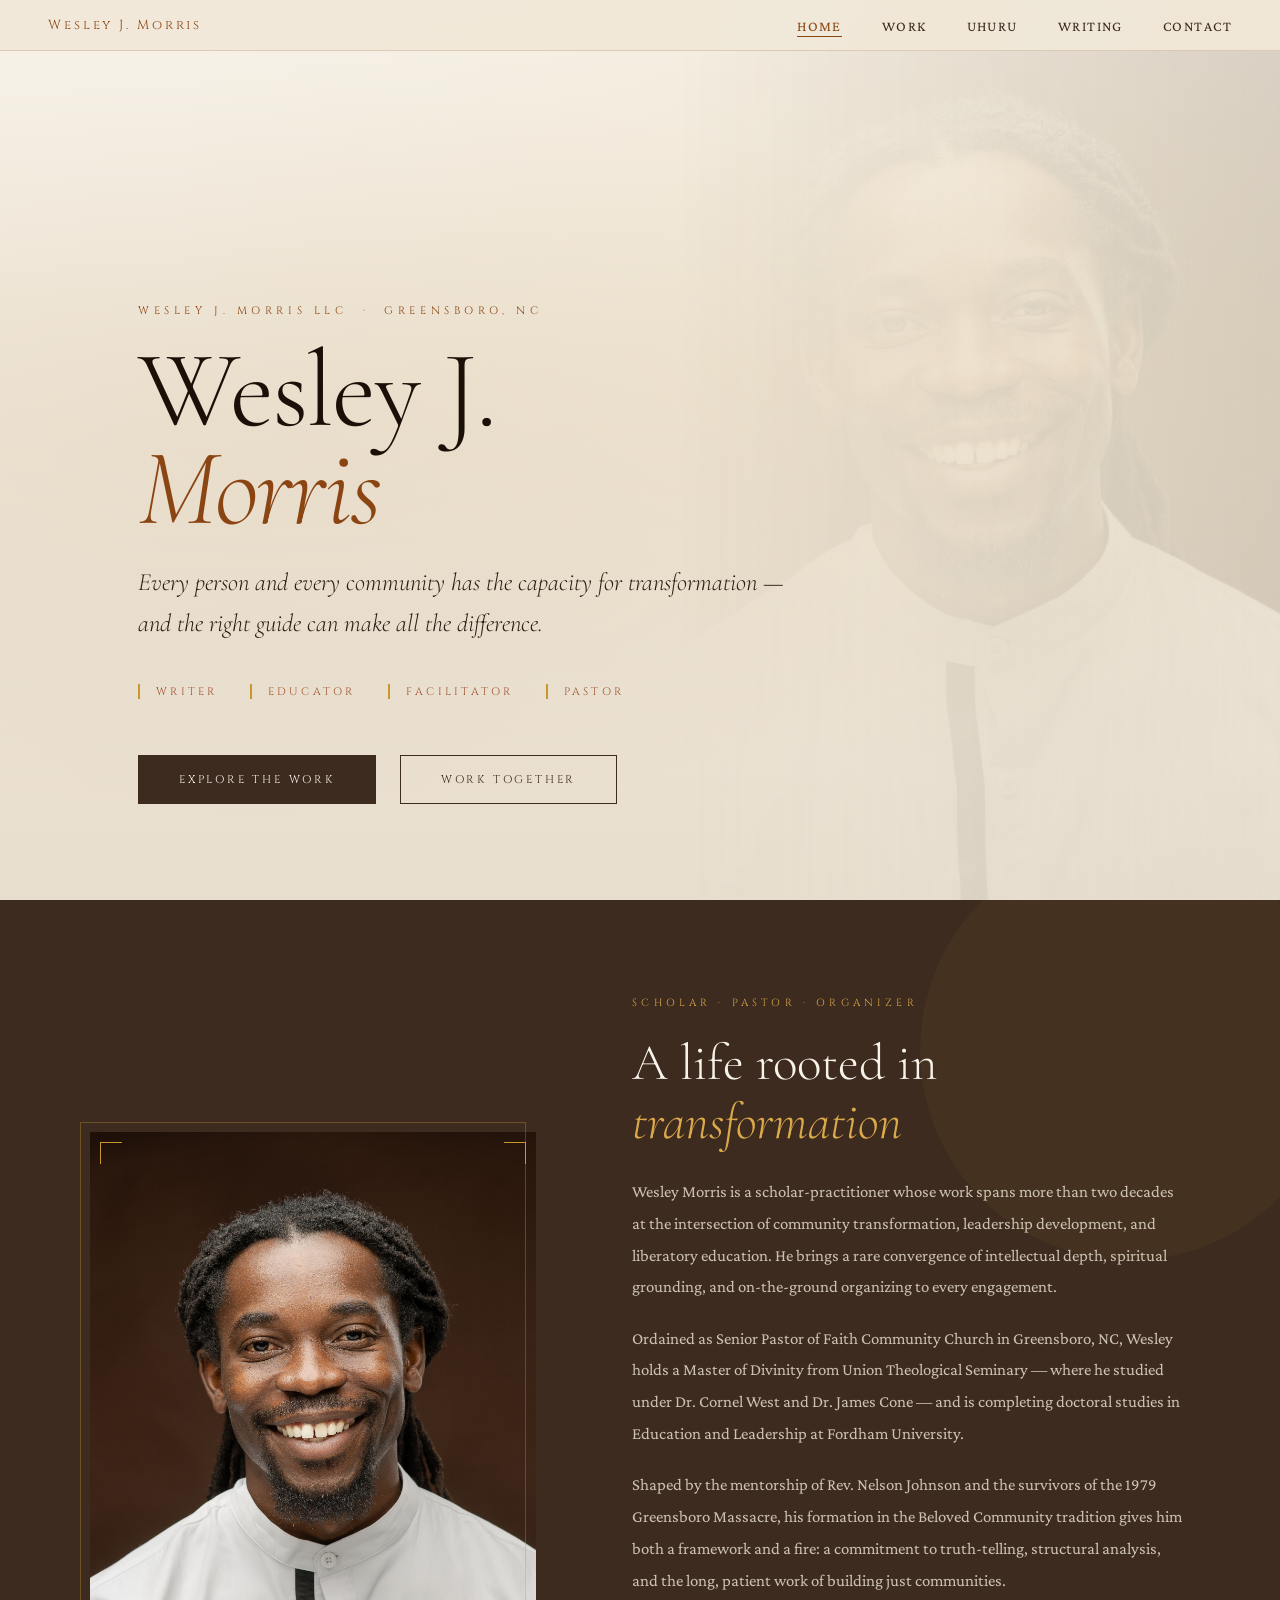
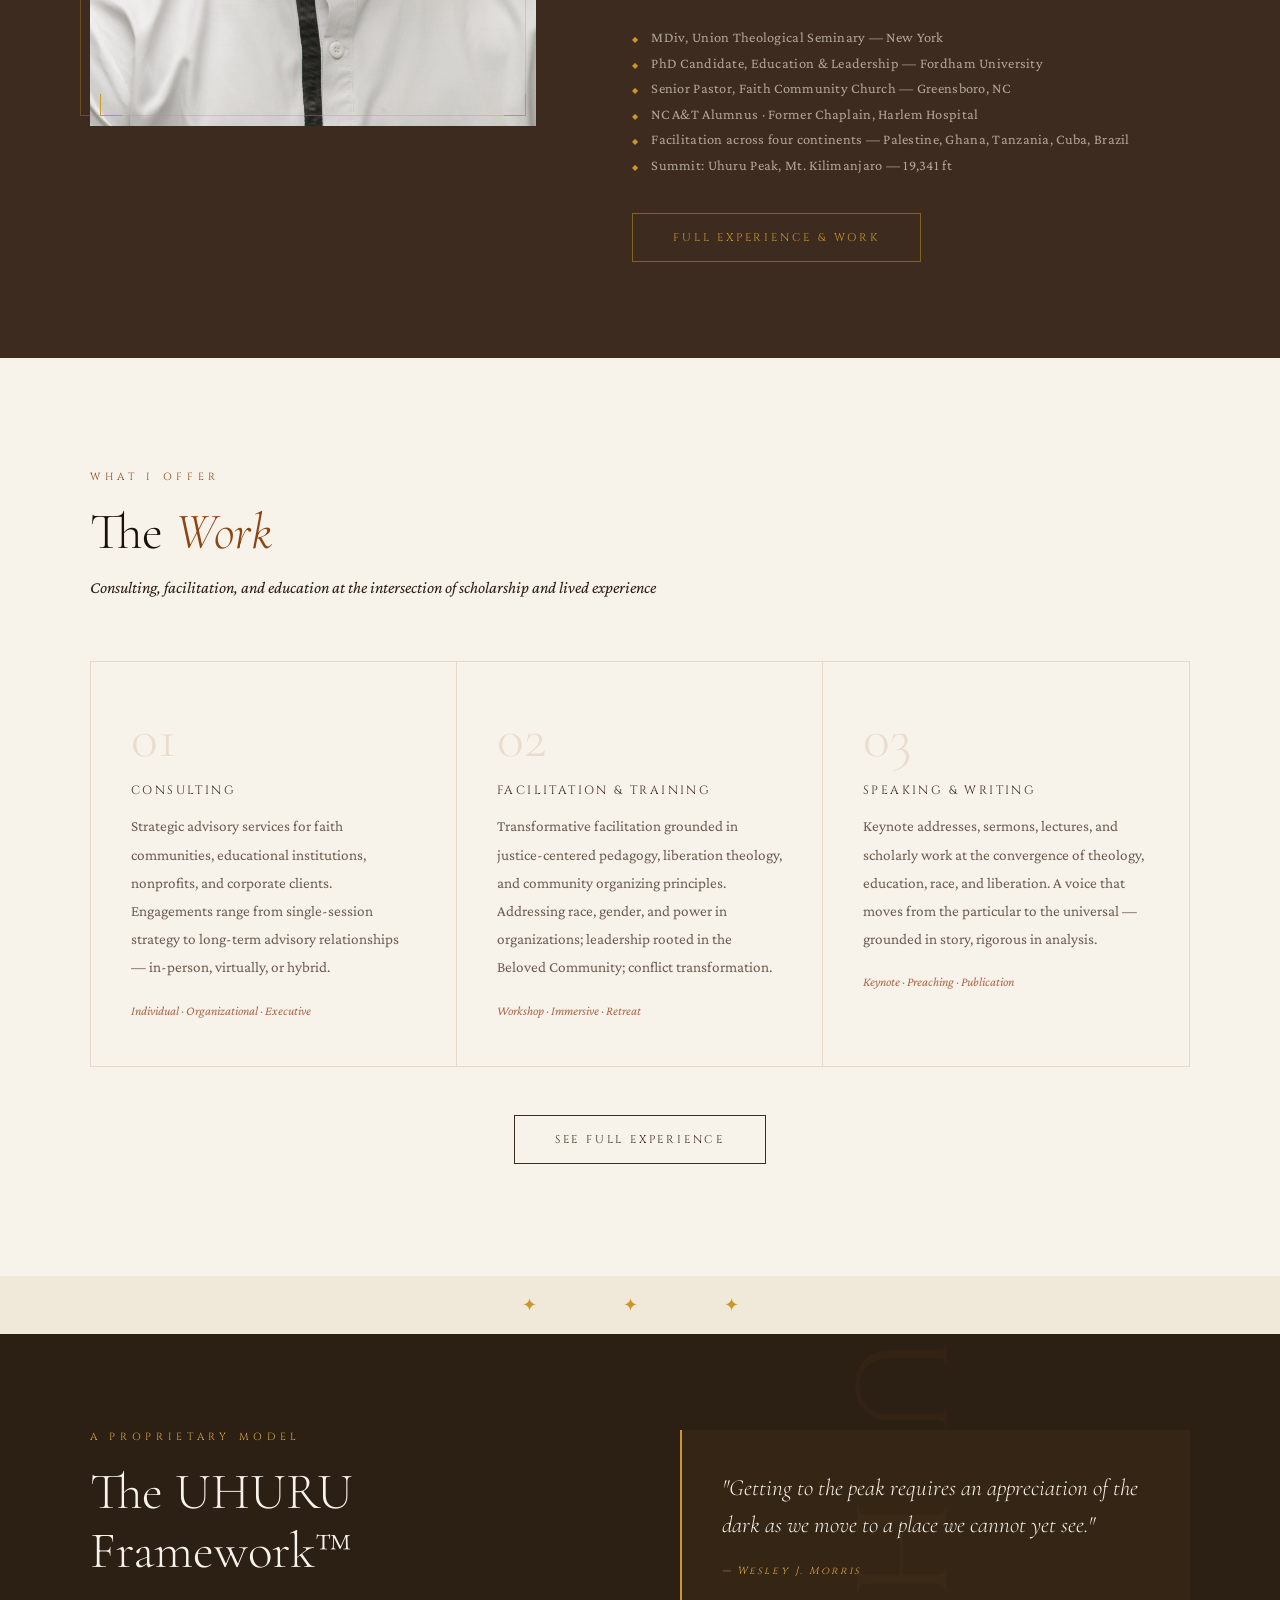
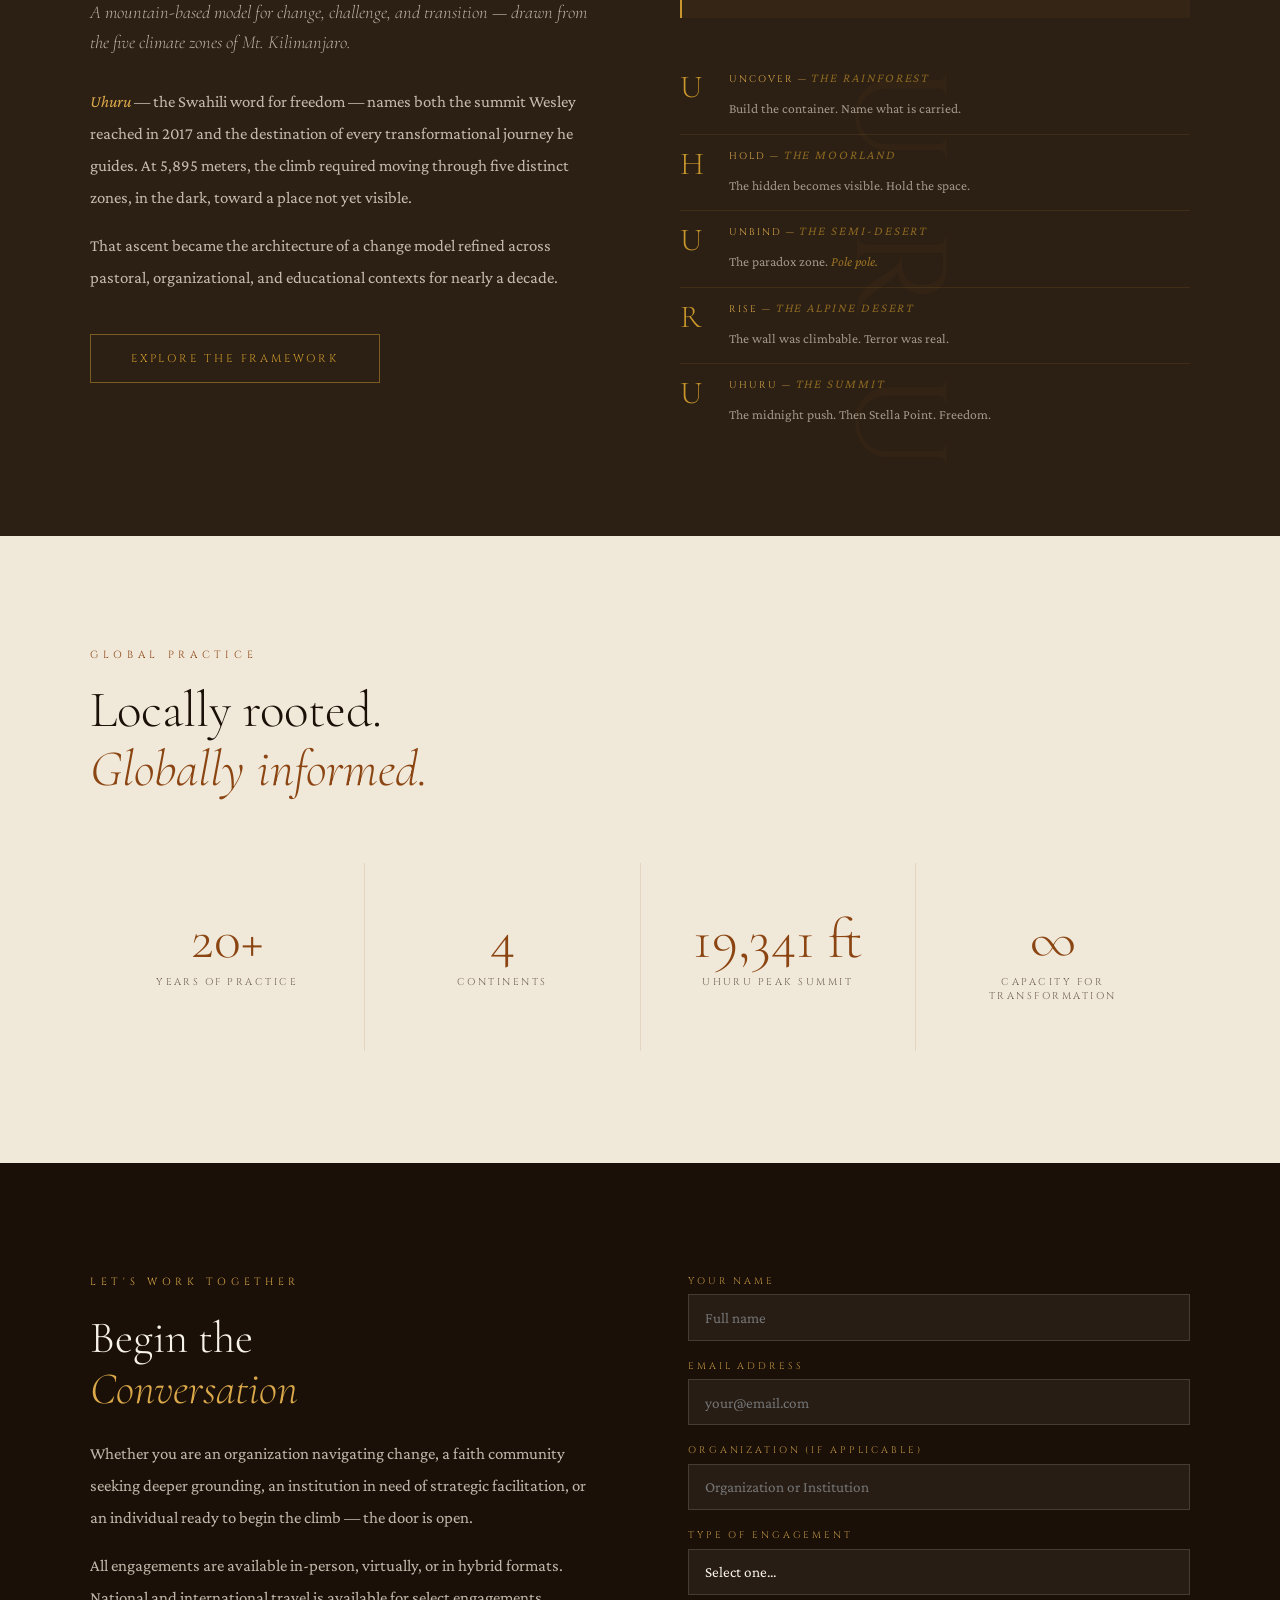
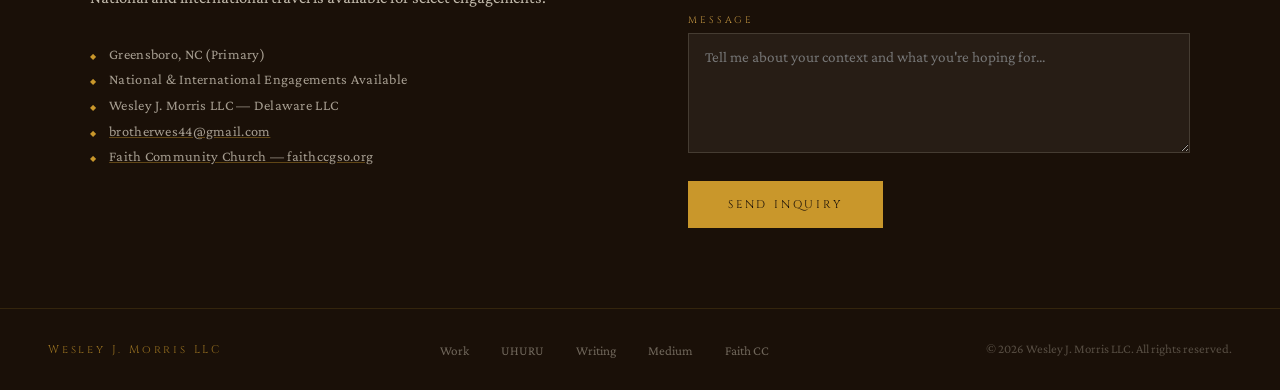
==== index.html @ 0d6d48cf "Initial Site Upload Initial Site Upload" ====
<!DOCTYPE html>
<html lang="en">
<head>
  <meta charset="UTF-8" />
  <meta name="viewport" content="width=device-width, initial-scale=1.0" />
  <meta name="description" content="Wesley J. Morris — Scholar, Pastor, Educator, and Facilitator working at the intersection of community transformation, leadership development, and liberatory education." />
  <title>Wesley J. Morris — Writer · Educator · Facilitator</title>
  <link rel="preconnect" href="https://fonts.googleapis.com" />
  <link rel="preconnect" href="https://fonts.gstatic.com" crossorigin />
  <link href="https://fonts.googleapis.com/css2?family=Cormorant+Garamond:ital,wght@0,300;0,400;0,600;1,300;1,400&family=Cinzel:wght@400;600&family=Crimson+Pro:ital,wght@0,300;0,400;1,300&display=swap" rel="stylesheet" />
  <link rel="stylesheet" href="assets/styles.css" />

  <style>
    /* ── Index-only styles ── */

    /* Hero */
    .hero {
      min-height: 100vh;
      display: flex;
      flex-direction: column;
      justify-content: flex-end;
      position: relative;
      overflow: hidden;
      padding-bottom: 6rem;
    }
    .hero-texture {
      position: absolute;
      inset: 0;
      background:
        radial-gradient(ellipse at 20% 50%, rgba(139,69,19,0.06) 0%, transparent 60%),
        radial-gradient(ellipse at 80% 20%, rgba(201,151,43,0.06) 0%, transparent 60%),
        linear-gradient(180deg, var(--parchment-light) 0%, var(--parchment) 40%, #e8dece 100%);
    }
    .hero-photo-bg {
      position: absolute;
      top: 0; right: 0;
      width: 48%;
      height: 100%;
      object-fit: cover;
      object-position: center top;
      opacity: 0.22;
      mask-image: linear-gradient(to left, rgba(0,0,0,0.6) 0%, transparent 100%);
      -webkit-mask-image: linear-gradient(to left, rgba(0,0,0,0.6) 0%, transparent 100%);
    }
    .hero-content {
      position: relative;
      z-index: 2;
      max-width: 1100px;
      margin: 0 auto;
      padding: 0 3rem;
      width: 100%;
    }
    .hero-eyebrow {
      font-family: 'Cinzel', serif;
      font-size: 0.68rem;
      letter-spacing: 0.42em;
      color: var(--copper);
      text-transform: uppercase;
      margin-bottom: 1.5rem;
      opacity: 0;
      animation: fadeUp 0.8s ease 0.3s forwards;
    }
    .hero-name {
      font-family: 'Cormorant Garamond', serif;
      font-size: clamp(4rem, 8.5vw, 8.5rem);
      font-weight: 300;
      line-height: 0.9;
      color: var(--ink);
      letter-spacing: -0.02em;
      margin-bottom: 0.5rem;
      opacity: 0;
      animation: fadeUp 0.8s ease 0.5s forwards;
    }
    .hero-name span {
      display: block;
      font-style: italic;
      color: var(--copper);
    }
    .hero-tagline {
      font-family: 'Cormorant Garamond', serif;
      font-size: clamp(1.1rem, 2.2vw, 1.55rem);
      font-weight: 300;
      font-style: italic;
      color: var(--charcoal);
      margin-top: 1.5rem;
      max-width: 660px;
      line-height: 1.65;
      opacity: 0;
      animation: fadeUp 0.8s ease 0.7s forwards;
    }
    .hero-roles {
      margin-top: 2.5rem;
      display: flex;
      gap: 2rem;
      flex-wrap: wrap;
      opacity: 0;
      animation: fadeUp 0.8s ease 0.9s forwards;
    }
    .hero-roles span {
      font-family: 'Cinzel', serif;
      font-size: 0.68rem;
      letter-spacing: 0.3em;
      text-transform: uppercase;
      color: var(--copper-light);
      padding-left: 1rem;
      border-left: 2px solid var(--gold);
    }
    .hero-cta {
      margin-top: 3.5rem;
      display: flex;
      gap: 1.5rem;
      flex-wrap: wrap;
      opacity: 0;
      animation: fadeUp 0.8s ease 1.1s forwards;
    }

    /* About section (home) */
    .about {
      background: var(--earth);
      color: var(--parchment-light);
      padding: 6rem 3rem;
      position: relative;
      overflow: hidden;
    }
    .about::before {
      content: '';
      position: absolute;
      top: -60px; right: -60px;
      width: 420px; height: 420px;
      border-radius: 50%;
      background: rgba(201,151,43,0.05);
    }
    .about-inner {
      max-width: 1100px;
      margin: 0 auto;
      display: grid;
      grid-template-columns: 1fr 1.25fr;
      gap: 6rem;
      align-items: center;
    }
    .about-photo-frame { position: relative; }
    .about-photo {
      width: 100%;
      aspect-ratio: 3/4;
      object-fit: cover;
      object-position: top;
      display: block;
    }
    .photo-frame-accent {
      position: absolute;
      top: -10px; left: -10px;
      right: 10px; bottom: 10px;
      border: 1px solid rgba(201,151,43,0.35);
      pointer-events: none;
    }
    .photo-corner {
      position: absolute;
      width: 22px; height: 22px;
      border-color: var(--gold);
      border-style: solid;
    }
    .photo-corner.tl { top: 10px; left: 10px; border-width: 1.5px 0 0 1.5px; }
    .photo-corner.tr { top: 10px; right: 10px; border-width: 1.5px 1.5px 0 0; }
    .photo-corner.bl { bottom: 10px; left: 10px; border-width: 0 0 1.5px 1.5px; }
    .photo-corner.br { bottom: 10px; right: 10px; border-width: 0 1.5px 1.5px 0; }
    .about-label {
      font-family: 'Cinzel', serif;
      font-size: 0.65rem;
      letter-spacing: 0.4em;
      text-transform: uppercase;
      color: var(--gold-light);
      margin-bottom: 1.5rem;
    }
    .about-heading {
      font-family: 'Cormorant Garamond', serif;
      font-size: clamp(2.2rem, 4vw, 3.5rem);
      font-weight: 300;
      line-height: 1.15;
      color: var(--parchment-light);
      margin-bottom: 1.5rem;
    }
    .about-heading em { font-style: italic; color: var(--gold-light); }
    .about-body {
      font-size: 1.05rem;
      line-height: 1.9;
      color: rgba(240,232,216,0.8);
      margin-bottom: 1.2rem;
    }

    /* UHURU teaser */
    .uhuru-teaser {
      background: var(--charcoal);
      color: var(--parchment-light);
      padding: 6rem 3rem;
      position: relative;
      overflow: hidden;
    }
    .uhuru-teaser::after {
      content: 'UHURU';
      position: absolute;
      right: -1rem; top: 50%;
      transform: translateY(-50%) rotate(90deg);
      font-family: 'Cinzel', serif;
      font-size: 8rem;
      letter-spacing: 0.5em;
      color: rgba(201,151,43,0.04);
      pointer-events: none;
      white-space: nowrap;
    }
    .uhuru-teaser-inner {
      max-width: 1100px;
      margin: 0 auto;
      display: grid;
      grid-template-columns: 1fr 1fr;
      gap: 5rem;
      align-items: start;
      position: relative;
      z-index: 1;
    }

    /* Contact (home) */
    .contact-home { background: var(--ink); color: var(--parchment-light); padding: 7rem 3rem 5rem; }
    .contact-home-inner {
      max-width: 1100px;
      margin: 0 auto;
      display: grid;
      grid-template-columns: 1fr 1fr;
      gap: 6rem;
    }
    .contact-tagline {
      font-family: 'Cormorant Garamond', serif;
      font-size: clamp(2.2rem, 3.5vw, 3.2rem);
      font-weight: 300;
      line-height: 1.15;
      color: var(--parchment-light);
      margin-bottom: 1.4rem;
    }
    .contact-tagline em { font-style: italic; color: var(--gold-light); }

    /* Form success */
    #form-success {
      display: none;
      color: var(--gold-light);
      font-family: 'Crimson Pro', serif;
      font-style: italic;
      margin-top: 1rem;
      font-size: 1.05rem;
      line-height: 1.8;
    }

    @media (max-width: 900px) {
      .hero-content { padding: 0 1.5rem; }
      .about { padding: 4rem 1.5rem; }
      .about-inner { grid-template-columns: 1fr; gap: 3rem; }
      .about-photo-frame { max-width: 360px; }
      .uhuru-teaser { padding: 4rem 1.5rem; }
      .uhuru-teaser-inner { grid-template-columns: 1fr; gap: 3rem; }
      .contact-home { padding: 5rem 1.5rem; }
      .contact-home-inner { grid-template-columns: 1fr; gap: 3rem; }
    }
    @media (max-width: 600px) {
      .hero-roles { flex-direction: column; gap: 0.8rem; }
      .hero-cta { flex-direction: column; }
    }
  </style>
</head>
<body>

  <!-- ══ NAV ══ -->
  <nav id="main-nav">
    <a href="index.html" class="nav-brand">Wesley J. Morris</a>
    <button class="nav-hamburger" id="hamburger" aria-label="Menu">
      <span></span><span></span><span></span>
    </button>
    <ul class="nav-links" id="nav-links">
      <li><a href="index.html" class="active">Home</a></li>
      <li><a href="work.html">Work</a></li>
      <li><a href="framework.html">UHURU</a></li>
      <li><a href="blog.html">Writing</a></li>
      <li><a href="index.html#contact">Contact</a></li>
    </ul>
  </nav>

  <!-- ══ HERO ══ -->
  <section class="hero">
    <div class="hero-texture"></div>
    <!-- Decorative background photo (subtle) -->
    <img src="photos/wjm-headshot.jpg" alt="" class="hero-photo-bg" aria-hidden="true" />
    <div class="hero-content">
      <p class="hero-eyebrow">Wesley J. Morris LLC &nbsp;·&nbsp; Greensboro, NC</p>
      <h1 class="hero-name">
        Wesley J.
        <span>Morris</span>
      </h1>
      <p class="hero-tagline">
        Every person and every community has the capacity for transformation —<br />
        and the right guide can make all the difference.
      </p>
      <div class="hero-roles">
        <span>Writer</span>
        <span>Educator</span>
        <span>Facilitator</span>
        <span>Pastor</span>
      </div>
      <div class="hero-cta">
        <a href="work.html" class="btn btn--primary">Explore the Work</a>
        <a href="#contact" class="btn btn--ghost">Work Together</a>
      </div>
    </div>
  </section>

  <!-- ══ ABOUT ══ -->
  <section class="about" id="about">
    <div class="about-inner">
      <div class="about-photo-frame reveal">
        <img src="photos/wjm-headshot.jpg" alt="Wesley J. Morris" class="about-photo" />
        <div class="photo-frame-accent"></div>
        <div class="photo-corner tl"></div>
        <div class="photo-corner tr"></div>
        <div class="photo-corner bl"></div>
        <div class="photo-corner br"></div>
      </div>
      <div class="about-text reveal">
        <p class="about-label">Scholar · Pastor · Organizer</p>
        <h2 class="about-heading">A life rooted in<br /><em>transformation</em></h2>
        <p class="about-body">
          Wesley Morris is a scholar-practitioner whose work spans more than two decades at the intersection of community transformation, leadership development, and liberatory education. He brings a rare convergence of intellectual depth, spiritual grounding, and on-the-ground organizing to every engagement.
        </p>
        <p class="about-body">
          Ordained as Senior Pastor of Faith Community Church in Greensboro, NC, Wesley holds a Master of Divinity from Union Theological Seminary — where he studied under Dr. Cornel West and Dr. James Cone — and is completing doctoral studies in Education and Leadership at Fordham University.
        </p>
        <p class="about-body">
          Shaped by the mentorship of Rev. Nelson Johnson and the survivors of the 1979 Greensboro Massacre, his formation in the Beloved Community tradition gives him both a framework and a fire: a commitment to truth-telling, structural analysis, and the long, patient work of building just communities.
        </p>
        <div class="cred-list">
          <div class="cred-item cred-item--light">MDiv, Union Theological Seminary — New York</div>
          <div class="cred-item cred-item--light">PhD Candidate, Education &amp; Leadership — Fordham University</div>
          <div class="cred-item cred-item--light">Senior Pastor, Faith Community Church — Greensboro, NC</div>
          <div class="cred-item cred-item--light">NC A&amp;T Alumnus · Former Chaplain, Harlem Hospital</div>
          <div class="cred-item cred-item--light">Facilitation across four continents — Palestine, Ghana, Tanzania, Cuba, Brazil</div>
          <div class="cred-item cred-item--light">Summit: Uhuru Peak, Mt. Kilimanjaro — 19,341 ft</div>
        </div>
        <div style="margin-top: 2.5rem;">
          <a href="work.html" class="btn btn--gold-ghost">Full Experience &amp; Work</a>
        </div>
      </div>
    </div>
  </section>

  <!-- ══ SERVICES ══ -->
  <section class="section section--light" id="services">
    <div class="section-inner">
      <p class="section-label reveal">What I Offer</p>
      <h2 class="section-heading reveal">The <em>Work</em></h2>
      <p class="section-subhead reveal">Consulting, facilitation, and education at the intersection of scholarship and lived experience</p>
      <div class="card-grid card-grid--3 reveal">
        <div class="card">
          <div class="card-number">01</div>
          <div class="card-title">Consulting</div>
          <p class="card-body">Strategic advisory services for faith communities, educational institutions, nonprofits, and corporate clients. Engagements range from single-session strategy to long-term advisory relationships — in-person, virtually, or hybrid.</p>
          <p class="card-detail">Individual · Organizational · Executive</p>
        </div>
        <div class="card">
          <div class="card-number">02</div>
          <div class="card-title">Facilitation &amp; Training</div>
          <p class="card-body">Transformative facilitation grounded in justice-centered pedagogy, liberation theology, and community organizing principles. Addressing race, gender, and power in organizations; leadership rooted in the Beloved Community; conflict transformation.</p>
          <p class="card-detail">Workshop · Immersive · Retreat</p>
        </div>
        <div class="card">
          <div class="card-number">03</div>
          <div class="card-title">Speaking &amp; Writing</div>
          <p class="card-body">Keynote addresses, sermons, lectures, and scholarly work at the convergence of theology, education, race, and liberation. A voice that moves from the particular to the universal — grounded in story, rigorous in analysis.</p>
          <p class="card-detail">Keynote · Preaching · Publication</p>
        </div>
      </div>
      <div style="margin-top: 3rem; text-align: center;">
        <a href="work.html" class="btn btn--ghost">See Full Experience</a>
      </div>
    </div>
  </section>

  <div class="ornament">✦ &nbsp; ✦ &nbsp; ✦</div>

  <!-- ══ UHURU TEASER ══ -->
  <section class="uhuru-teaser" id="framework">
    <div class="uhuru-teaser-inner">
      <div class="reveal">
        <p class="section-label section-label--gold">A Proprietary Model</p>
        <h2 class="section-heading section-heading--light" style="font-size: clamp(2.2rem,4vw,3.5rem);">
          The UHURU Framework™
        </h2>
        <p style="font-family:'Cormorant Garamond',serif; font-style:italic; font-weight:300; font-size:1.15rem; line-height:1.65; color:rgba(240,232,216,0.72); margin-bottom:1.8rem;">
          A mountain-based model for change, challenge, and transition — drawn from the five climate zones of Mt. Kilimanjaro.
        </p>
        <p class="t-body t-body--light" style="margin-bottom:1rem;">
          <em style="color:var(--gold-light);">Uhuru</em> — the Swahili word for freedom — names both the summit Wesley reached in 2017 and the destination of every transformational journey he guides. At 5,895 meters, the climb required moving through five distinct zones, in the dark, toward a place not yet visible.
        </p>
        <p class="t-body t-body--light" style="margin-bottom:2.5rem;">
          That ascent became the architecture of a change model refined across pastoral, organizational, and educational contexts for nearly a decade.
        </p>
        <a href="framework.html" class="btn btn--gold-ghost">Explore the Framework</a>
      </div>
      <div class="reveal">
        <div class="blockquote-styled" style="margin-bottom: 2.5rem;">
          <blockquote>"Getting to the peak requires an appreciation of the dark as we move to a place we cannot yet see."</blockquote>
          <cite>— Wesley J. Morris</cite>
        </div>
        <div class="zones-grid" style="grid-template-columns: 1fr; border:none; gap:0;">
          <div style="display:flex; gap:1.2rem; align-items:flex-start; padding:0.8rem 0; border-bottom:1px solid rgba(201,151,43,0.12);">
            <span class="zone-letter" style="font-size:2rem; min-width:30px;">U</span>
            <div>
              <div class="zone-name">Uncover &mdash; <span class="zone-terrain" style="display:inline;">The Rainforest</span></div>
              <p class="zone-desc">Build the container. Name what is carried.</p>
            </div>
          </div>
          <div style="display:flex; gap:1.2rem; align-items:flex-start; padding:0.8rem 0; border-bottom:1px solid rgba(201,151,43,0.12);">
            <span class="zone-letter" style="font-size:2rem; min-width:30px;">H</span>
            <div>
              <div class="zone-name">Hold &mdash; <span class="zone-terrain" style="display:inline;">The Moorland</span></div>
              <p class="zone-desc">The hidden becomes visible. Hold the space.</p>
            </div>
          </div>
          <div style="display:flex; gap:1.2rem; align-items:flex-start; padding:0.8rem 0; border-bottom:1px solid rgba(201,151,43,0.12);">
            <span class="zone-letter" style="font-size:2rem; min-width:30px;">U</span>
            <div>
              <div class="zone-name">Unbind &mdash; <span class="zone-terrain" style="display:inline;">The Semi-Desert</span></div>
              <p class="zone-desc">The paradox zone. <em style="color:rgba(201,151,43,0.7)">Pole pole.</em></p>
            </div>
          </div>
          <div style="display:flex; gap:1.2rem; align-items:flex-start; padding:0.8rem 0; border-bottom:1px solid rgba(201,151,43,0.12);">
            <span class="zone-letter" style="font-size:2rem; min-width:30px;">R</span>
            <div>
              <div class="zone-name">Rise &mdash; <span class="zone-terrain" style="display:inline;">The Alpine Desert</span></div>
              <p class="zone-desc">The wall was climbable. Terror was real.</p>
            </div>
          </div>
          <div style="display:flex; gap:1.2rem; align-items:flex-start; padding:0.8rem 0;">
            <span class="zone-letter" style="font-size:2rem; min-width:30px;">U</span>
            <div>
              <div class="zone-name">Uhuru &mdash; <span class="zone-terrain" style="display:inline;">The Summit</span></div>
              <p class="zone-desc">The midnight push. Then Stella Point. Freedom.</p>
            </div>
          </div>
        </div>
      </div>
    </div>
  </section>

  <!-- ══ REACH STATS ══ -->
  <section class="section section--parchment">
    <div class="section-inner">
      <p class="section-label reveal">Global Practice</p>
      <h2 class="section-heading reveal">Locally rooted.<br /><em>Globally informed.</em></h2>
      <div class="stat-grid stat-grid--4 reveal">
        <div class="stat-cell">
          <div class="stat-number">20+</div>
          <div class="stat-label">Years of Practice</div>
        </div>
        <div class="stat-cell">
          <div class="stat-number">4</div>
          <div class="stat-label">Continents</div>
        </div>
        <div class="stat-cell">
          <div class="stat-number">19,341 ft</div>
          <div class="stat-label">Uhuru Peak Summit</div>
        </div>
        <div class="stat-cell">
          <div class="stat-number">∞</div>
          <div class="stat-label">Capacity for Transformation</div>
        </div>
      </div>
    </div>
  </section>

  <!-- ══ CONTACT ══ -->
  <section class="contact-home" id="contact">
    <div class="contact-home-inner">
      <div class="reveal">
        <p class="t-eyebrow t-eyebrow--gold" style="margin-bottom:1.5rem;">Let's Work Together</p>
        <h2 class="contact-tagline">Begin the<br /><em>Conversation</em></h2>
        <p class="t-body t-body--light">
          Whether you are an organization navigating change, a faith community seeking deeper grounding, an institution in need of strategic facilitation, or an individual ready to begin the climb — the door is open.
        </p>
        <p class="t-body t-body--light" style="margin-top:1rem; margin-bottom:2rem;">
          All engagements are available in-person, virtually, or in hybrid formats. National and international travel is available for select engagements.
        </p>
        <div class="cred-list">
          <div class="cred-item cred-item--light">Greensboro, NC (Primary)</div>
          <div class="cred-item cred-item--light">National &amp; International Engagements Available</div>
          <div class="cred-item cred-item--light">Wesley J. Morris LLC — Delaware LLC</div>
          <div class="cred-item cred-item--light">
            <a href="mailto:brotherwes44@gmail.com" style="color:inherit; text-decoration:underline; text-decoration-color: rgba(201,151,43,0.4);">brotherwes44@gmail.com</a>
          </div>
          <div class="cred-item cred-item--light">
            <a href="https://faithccgso.org" target="_blank" rel="noopener" style="color:inherit; text-decoration:underline; text-decoration-color: rgba(201,151,43,0.4);">Faith Community Church — faithccgso.org</a>
          </div>
        </div>
      </div>
      <div class="reveal">
        <!-- Netlify form — add netlify attribute for form detection -->
        <form name="contact" method="POST" data-netlify="true" data-netlify-honeypot="bot-field" class="contact-form" id="contact-form">
          <input type="hidden" name="form-name" value="contact" />
          <p class="form-group" style="display:none;">
            <label>Don't fill this out: <input name="bot-field" /></label>
          </p>
          <div class="form-group">
            <label class="form-label" for="name">Your Name</label>
            <input type="text" id="name" name="name" class="form-input" placeholder="Full name" required />
          </div>
          <div class="form-group">
            <label class="form-label" for="email">Email Address</label>
            <input type="email" id="email" name="email" class="form-input" placeholder="your@email.com" required />
          </div>
          <div class="form-group">
            <label class="form-label" for="org">Organization (if applicable)</label>
            <input type="text" id="org" name="organization" class="form-input" placeholder="Organization or Institution" />
          </div>
          <div class="form-group">
            <label class="form-label" for="engagement">Type of Engagement</label>
            <select id="engagement" name="engagement" class="form-select">
              <option value="">Select one...</option>
              <option>Consulting</option>
              <option>Facilitation / Training</option>
              <option>Speaking / Keynote</option>
              <option>UHURU Framework™</option>
              <option>Writing / Publication</option>
              <option>Other</option>
            </select>
          </div>
          <div class="form-group">
            <label class="form-label" for="message">Message</label>
            <textarea id="message" name="message" class="form-textarea" placeholder="Tell me about your context and what you're hoping for..." required></textarea>
          </div>
          <button type="submit" class="btn btn--gold" style="border:none; align-self:flex-start; margin-top:0.5rem;">Send Inquiry</button>
        </form>
        <div id="form-success">
          Thank you. Your message has been received — Wesley will be in touch soon.
        </div>
      </div>
    </div>
  </section>

  <!-- ══ FOOTER ══ -->
  <footer class="site-footer">
    <span class="footer-brand">Wesley J. Morris LLC</span>
    <ul class="footer-links">
      <li><a href="work.html">Work</a></li>
      <li><a href="framework.html">UHURU</a></li>
      <li><a href="blog.html">Writing</a></li>
      <li><a href="https://medium.com/@Brother_Wes" target="_blank" rel="noopener">Medium</a></li>
      <li><a href="https://faithccgso.org" target="_blank" rel="noopener">Faith CC</a></li>
    </ul>
    <span class="footer-copy">© 2026 Wesley J. Morris LLC. All rights reserved.</span>
  </footer>

  <script>
    // Scroll reveal
    const observer = new IntersectionObserver((entries) => {
      entries.forEach(entry => {
        if (entry.isIntersecting) {
          entry.target.classList.add('visible');
          observer.unobserve(entry.target);
        }
      });
    }, { threshold: 0.08 });
    document.querySelectorAll('.reveal').forEach(el => observer.observe(el));

    // Nav scroll shadow
    window.addEventListener('scroll', () => {
      document.getElementById('main-nav').style.boxShadow =
        window.scrollY > 40 ? '0 2px 24px rgba(26,16,8,0.1)' : 'none';
    });

    // Mobile menu
    const hamburger = document.getElementById('hamburger');
    const navLinks  = document.getElementById('nav-links');
    hamburger.addEventListener('click', () => {
      navLinks.classList.toggle('open');
      const open = navLinks.classList.contains('open');
      hamburger.setAttribute('aria-expanded', open);
    });

    // Netlify form (fallback for JS environments)
    const form = document.getElementById('contact-form');
    if (form) {
      form.addEventListener('submit', async (e) => {
        // Let Netlify handle real submission; show success for local preview
        if (window.location.hostname === '127.0.0.1' || window.location.hostname === 'localhost' || window.location.protocol === 'file:') {
          e.preventDefault();
          form.style.display = 'none';
          document.getElementById('form-success').style.display = 'block';
        }
      });
    }
  </script>
</body>
</html>
---- assets/styles.css ----
/* ══════════════════════════════════════════════════════
   Wesley J. Morris LLC — Shared Stylesheet
   ══════════════════════════════════════════════════════ */

/* ─── Design Tokens ─── */
:root {
  --parchment:       #f0e8d8;
  --parchment-light: #f7f2ea;
  --earth:           #3d2b1f;
  --copper:          #8b4513;
  --copper-light:    #a0522d;
  --gold:            #c9972b;
  --gold-light:      #dba94a;
  --ink:             #1a1008;
  --mist:            #e8dece;
  --charcoal:        #2c1f14;
}

/* ─── Reset & Base ─── */
*, *::before, *::after { margin: 0; padding: 0; box-sizing: border-box; }
html { scroll-behavior: smooth; }
body {
  font-family: 'Crimson Pro', Georgia, serif;
  background: var(--parchment);
  color: var(--earth);
  overflow-x: hidden;
}
img { max-width: 100%; display: block; }
a { color: inherit; }

/* ─── Typography Scale ─── */
.t-eyebrow {
  font-family: 'Cinzel', serif;
  font-size: 0.65rem;
  letter-spacing: 0.45em;
  text-transform: uppercase;
  color: var(--copper);
}
.t-eyebrow--gold { color: var(--gold-light); }

.t-display {
  font-family: 'Cormorant Garamond', serif;
  font-weight: 300;
  line-height: 1.1;
  color: var(--ink);
}
.t-display em { font-style: italic; color: var(--copper); }
.t-display--light { color: var(--parchment-light); }
.t-display--light em { color: var(--gold-light); }

.t-body {
  font-family: 'Crimson Pro', serif;
  font-size: 1.05rem;
  line-height: 1.9;
  color: rgba(61,43,31,0.82);
}
.t-body--light { color: rgba(240,232,216,0.78); }

/* ─── NAV ─── */
nav {
  position: fixed;
  top: 0; left: 0; right: 0;
  z-index: 100;
  display: flex;
  justify-content: space-between;
  align-items: center;
  padding: 1rem 3rem;
  background: rgba(240,232,216,0.93);
  backdrop-filter: blur(10px);
  -webkit-backdrop-filter: blur(10px);
  border-bottom: 1px solid rgba(139,69,19,0.18);
  transition: box-shadow 0.3s ease;
}
.nav-brand {
  font-family: 'Cinzel', serif;
  font-size: 0.82rem;
  letter-spacing: 0.22em;
  color: var(--copper);
  text-decoration: none;
}
.nav-links {
  display: flex;
  gap: 2.5rem;
  list-style: none;
}
.nav-links a {
  font-family: 'Crimson Pro', serif;
  font-size: 0.9rem;
  letter-spacing: 0.1em;
  text-transform: uppercase;
  color: var(--earth);
  text-decoration: none;
  transition: color 0.2s;
  position: relative;
}
.nav-links a::after {
  content: '';
  position: absolute;
  bottom: -3px; left: 0;
  width: 0; height: 1px;
  background: var(--copper);
  transition: width 0.25s ease;
}
.nav-links a:hover { color: var(--copper); }
.nav-links a:hover::after,
.nav-links a.active::after { width: 100%; }
.nav-links a.active { color: var(--copper); }

/* ─── Hamburger (mobile) ─── */
.nav-hamburger {
  display: none;
  flex-direction: column;
  gap: 5px;
  background: none;
  border: none;
  cursor: pointer;
  padding: 4px;
}
.nav-hamburger span {
  display: block;
  width: 22px; height: 1.5px;
  background: var(--earth);
  transition: all 0.3s;
}

/* ─── Page Headers (non-home) ─── */
.page-header {
  padding: 9rem 3rem 5rem;
  background: var(--earth);
  position: relative;
  overflow: hidden;
}
.page-header::after {
  content: attr(data-watermark);
  position: absolute;
  right: -1rem; top: 50%;
  transform: translateY(-50%) rotate(90deg);
  font-family: 'Cinzel', serif;
  font-size: 7rem;
  letter-spacing: 0.5em;
  color: rgba(201,151,43,0.05);
  pointer-events: none;
  white-space: nowrap;
}
.page-header-inner { max-width: 1100px; margin: 0 auto; }
.page-header .t-eyebrow { color: var(--gold-light); margin-bottom: 1rem; }
.page-header .t-display { font-size: clamp(2.8rem, 5vw, 5rem); color: var(--parchment-light); margin-bottom: 1.2rem; }
.page-header-sub {
  font-family: 'Cormorant Garamond', serif;
  font-size: clamp(1.05rem, 2vw, 1.35rem);
  font-weight: 300;
  font-style: italic;
  color: rgba(240,232,216,0.65);
  max-width: 600px;
  line-height: 1.6;
}

/* ─── Section Scaffold ─── */
.section { padding: 7rem 3rem; }
.section--dark { background: var(--charcoal); color: var(--parchment-light); }
.section--ink  { background: var(--ink);       color: var(--parchment-light); }
.section--earth{ background: var(--earth);     color: var(--parchment-light); }
.section--light{ background: var(--parchment-light); }
.section--parchment { background: var(--parchment); }
.section-inner { max-width: 1100px; margin: 0 auto; }

.section-label {
  font-family: 'Cinzel', serif;
  font-size: 0.65rem;
  letter-spacing: 0.45em;
  text-transform: uppercase;
  color: var(--copper);
  margin-bottom: 1.2rem;
}
.section-label--gold { color: var(--gold-light); }
.section-heading {
  font-family: 'Cormorant Garamond', serif;
  font-size: clamp(2rem, 4vw, 3.2rem);
  font-weight: 300;
  color: var(--ink);
  margin-bottom: 1rem;
  line-height: 1.15;
}
.section-heading--light { color: var(--parchment-light); }
.section-heading em { font-style: italic; color: var(--copper); }
.section-heading--light em { color: var(--gold-light); }
.section-subhead {
  font-family: 'Crimson Pro', serif;
  font-size: 1.05rem;
  font-style: italic;
  color: var(--charcoal);
  opacity: 0.72;
  margin-bottom: 4rem;
  max-width: 600px;
}
.section-subhead--light { color: rgba(240,232,216,0.65); opacity: 1; }

/* ─── Section Divider ─── */
.ornament {
  text-align: center;
  padding: 1.2rem 0;
  color: var(--gold);
  font-size: 1.1rem;
  letter-spacing: 1.2rem;
}

/* ─── Buttons ─── */
.btn {
  display: inline-block;
  font-family: 'Cinzel', serif;
  font-size: 0.7rem;
  letter-spacing: 0.25em;
  text-transform: uppercase;
  text-decoration: none;
  padding: 1rem 2.5rem;
  transition: all 0.3s ease;
  border: 1px solid transparent;
  cursor: pointer;
}
.btn--primary {
  color: var(--parchment-light);
  background: var(--earth);
  border-color: var(--earth);
}
.btn--primary:hover { background: var(--copper); border-color: var(--copper); }
.btn--ghost {
  color: var(--earth);
  background: transparent;
  border-color: var(--earth);
}
.btn--ghost:hover { background: var(--earth); color: var(--parchment-light); }
.btn--gold {
  color: var(--ink);
  background: var(--gold);
  border-color: var(--gold);
}
.btn--gold:hover { background: var(--gold-light); border-color: var(--gold-light); }
.btn--gold-ghost {
  color: var(--gold);
  background: transparent;
  border-color: rgba(201,151,43,0.5);
}
.btn--gold-ghost:hover { background: rgba(201,151,43,0.1); }

/* ─── Cards (bordered grid) ─── */
.card-grid {
  display: grid;
  border: 1px solid rgba(139,69,19,0.15);
}
.card-grid--3 { grid-template-columns: repeat(3, 1fr); }
.card-grid--4 { grid-template-columns: repeat(4, 1fr); }
.card-grid--dark { border-color: rgba(201,151,43,0.15); }

.card {
  padding: 3rem 2.5rem;
  border-right: 1px solid rgba(139,69,19,0.15);
  transition: background 0.3s ease;
  position: relative;
}
.card:last-child { border-right: none; }
.card:hover { background: rgba(139,69,19,0.04); }
.card--dark { border-right-color: rgba(201,151,43,0.15); }
.card--dark:hover { background: rgba(201,151,43,0.05); }

.card-number {
  font-family: 'Cormorant Garamond', serif;
  font-size: 3.5rem;
  font-weight: 300;
  color: rgba(139,69,19,0.12);
  line-height: 1;
  margin-bottom: 1rem;
}
.card--dark .card-number { color: rgba(201,151,43,0.12); }
.card-title {
  font-family: 'Cinzel', serif;
  font-size: 0.75rem;
  letter-spacing: 0.2em;
  text-transform: uppercase;
  color: var(--earth);
  margin-bottom: 0.9rem;
}
.card--dark .card-title { color: var(--gold-light); }
.card-body {
  font-family: 'Crimson Pro', serif;
  font-size: 0.95rem;
  line-height: 1.85;
  color: rgba(61,43,31,0.75);
}
.card--dark .card-body { color: rgba(240,232,216,0.65); }
.card-detail {
  margin-top: 1.4rem;
  font-family: 'Crimson Pro', serif;
  font-size: 0.8rem;
  font-style: italic;
  color: var(--copper-light);
  opacity: 0.85;
}
.card--dark .card-detail { color: var(--gold); }

/* ─── Stat Grid ─── */
.stat-grid {
  display: grid;
  gap: 1px;
  background: rgba(139,69,19,0.12);
  margin-top: 4rem;
}
.stat-grid--4 { grid-template-columns: repeat(4,1fr); }
.stat-cell {
  background: var(--parchment);
  padding: 3rem 2rem;
  text-align: center;
}
.stat-number {
  font-family: 'Cormorant Garamond', serif;
  font-size: 3.5rem;
  font-weight: 300;
  color: var(--copper);
  line-height: 1;
  margin-bottom: 0.5rem;
}
.stat-label {
  font-family: 'Cinzel', serif;
  font-size: 0.62rem;
  letter-spacing: 0.25em;
  text-transform: uppercase;
  color: var(--earth);
  opacity: 0.7;
}

/* ─── Credential list ─── */
.cred-list { display: flex; flex-direction: column; gap: 0.6rem; margin-top: 2rem; }
.cred-item {
  display: flex;
  align-items: baseline;
  gap: 0.8rem;
  font-family: 'Crimson Pro', serif;
  font-size: 0.9rem;
  color: rgba(61,43,31,0.7);
  letter-spacing: 0.02em;
}
.cred-item--light { color: rgba(240,232,216,0.65); }
.cred-item::before {
  content: '◆';
  color: var(--gold);
  font-size: 0.48rem;
  flex-shrink: 0;
}

/* ─── Timeline / Experience rows ─── */
.exp-list { display: flex; flex-direction: column; gap: 0; }
.exp-item {
  padding: 2.2rem 0;
  border-bottom: 1px solid rgba(139,69,19,0.1);
  display: grid;
  grid-template-columns: 200px 1fr;
  gap: 2.5rem;
}
.exp-item:first-child { border-top: 1px solid rgba(139,69,19,0.1); }
.exp-meta { }
.exp-org {
  font-family: 'Cinzel', serif;
  font-size: 0.68rem;
  letter-spacing: 0.15em;
  text-transform: uppercase;
  color: var(--copper);
  margin-bottom: 0.3rem;
}
.exp-org--light { color: var(--gold-light); }
.exp-dates {
  font-family: 'Crimson Pro', serif;
  font-size: 0.85rem;
  color: rgba(61,43,31,0.5);
  font-style: italic;
}
.exp-dates--light { color: rgba(240,232,216,0.45); }
.exp-role {
  font-family: 'Cormorant Garamond', serif;
  font-size: 1.25rem;
  font-weight: 300;
  color: var(--ink);
  margin-bottom: 0.6rem;
}
.exp-role--light { color: var(--parchment-light); }
.exp-desc {
  font-family: 'Crimson Pro', serif;
  font-size: 0.92rem;
  line-height: 1.8;
  color: rgba(61,43,31,0.72);
}
.exp-desc--light { color: rgba(240,232,216,0.65); }

/* ─── Engagement tag list ─── */
.engagement-list { list-style: none; display: flex; flex-direction: column; gap: 0.5rem; }
.engagement-list li {
  font-family: 'Crimson Pro', serif;
  font-size: 0.95rem;
  line-height: 1.7;
  color: rgba(61,43,31,0.75);
  padding-left: 1.4rem;
  position: relative;
}
.engagement-list li::before {
  content: '—';
  position: absolute;
  left: 0;
  color: var(--gold);
}
.engagement-list--light li { color: rgba(240,232,216,0.7); }

/* ─── Award pills ─── */
.award-list { display: flex; flex-direction: column; gap: 0.8rem; }
.award-item {
  display: flex;
  gap: 1.5rem;
  align-items: baseline;
}
.award-year {
  font-family: 'Cinzel', serif;
  font-size: 0.65rem;
  letter-spacing: 0.15em;
  color: var(--gold);
  flex-shrink: 0;
  width: 38px;
}
.award-text {
  font-family: 'Crimson Pro', serif;
  font-size: 0.92rem;
  line-height: 1.6;
  color: rgba(61,43,31,0.75);
}
.award-text em { font-style: italic; color: rgba(61,43,31,0.5); }
.award-text--light { color: rgba(240,232,216,0.7); }
.award-text--light em { color: rgba(240,232,216,0.4); }

/* ─── Contact Form ─── */
.contact-form { display: flex; flex-direction: column; gap: 1.2rem; }
.form-group { display: flex; flex-direction: column; gap: 0.4rem; }
.form-label {
  font-family: 'Cinzel', serif;
  font-size: 0.6rem;
  letter-spacing: 0.3em;
  text-transform: uppercase;
  color: var(--gold-light);
  opacity: 0.85;
}
.form-input, .form-textarea, .form-select {
  background: rgba(240,232,216,0.06);
  border: 1px solid rgba(240,232,216,0.15);
  color: var(--parchment-light);
  padding: 0.85rem 1rem;
  font-family: 'Crimson Pro', serif;
  font-size: 0.95rem;
  outline: none;
  transition: border-color 0.2s;
  width: 100%;
  appearance: none;
}
.form-select option { background: var(--ink); color: var(--parchment-light); }
.form-input:focus, .form-textarea:focus, .form-select:focus {
  border-color: rgba(201,151,43,0.5);
}
.form-textarea { min-height: 120px; resize: vertical; }

/* ─── UHURU Zone cards ─── */
.zones-grid {
  display: grid;
  grid-template-columns: repeat(5, 1fr);
  gap: 0;
  border: 1px solid rgba(201,151,43,0.15);
}
.zone-card {
  padding: 2rem 1.5rem;
  border-right: 1px solid rgba(201,151,43,0.15);
  position: relative;
  transition: background 0.3s ease;
}
.zone-card:last-child { border-right: none; }
.zone-card:hover { background: rgba(201,151,43,0.06); }
.zone-letter {
  font-family: 'Cormorant Garamond', serif;
  font-size: 3.5rem;
  font-weight: 300;
  color: var(--gold);
  line-height: 1;
  margin-bottom: 0.4rem;
}
.zone-name {
  font-family: 'Cinzel', serif;
  font-size: 0.6rem;
  letter-spacing: 0.2em;
  text-transform: uppercase;
  color: var(--gold-light);
  margin-bottom: 0.7rem;
}
.zone-terrain {
  font-family: 'Crimson Pro', serif;
  font-size: 0.8rem;
  font-style: italic;
  color: rgba(201,151,43,0.6);
  margin-bottom: 0.8rem;
}
.zone-desc {
  font-family: 'Crimson Pro', serif;
  font-size: 0.85rem;
  line-height: 1.75;
  color: rgba(240,232,216,0.6);
}

/* ─── Blog cards ─── */
.blog-grid {
  display: grid;
  grid-template-columns: repeat(3, 1fr);
  gap: 2px;
  background: rgba(139,69,19,0.1);
  margin-top: 3rem;
}
.blog-card {
  background: var(--parchment-light);
  padding: 2.5rem;
  transition: background 0.25s;
  text-decoration: none;
  color: inherit;
  display: flex;
  flex-direction: column;
}
.blog-card:hover { background: #fff; }
.blog-tag {
  font-family: 'Cinzel', serif;
  font-size: 0.58rem;
  letter-spacing: 0.3em;
  text-transform: uppercase;
  color: var(--copper);
  margin-bottom: 0.9rem;
}
.blog-title {
  font-family: 'Cormorant Garamond', serif;
  font-size: 1.35rem;
  font-weight: 300;
  color: var(--ink);
  line-height: 1.35;
  margin-bottom: 0.9rem;
  flex-grow: 1;
}
.blog-excerpt {
  font-family: 'Crimson Pro', serif;
  font-size: 0.88rem;
  line-height: 1.75;
  color: rgba(61,43,31,0.65);
  margin-bottom: 1.5rem;
}
.blog-footer {
  display: flex;
  justify-content: space-between;
  align-items: center;
  font-family: 'Crimson Pro', serif;
  font-size: 0.8rem;
  color: rgba(61,43,31,0.45);
  border-top: 1px solid rgba(139,69,19,0.1);
  padding-top: 1rem;
  margin-top: auto;
}
.blog-read-more {
  font-family: 'Cinzel', serif;
  font-size: 0.6rem;
  letter-spacing: 0.2em;
  text-transform: uppercase;
  color: var(--copper);
  text-decoration: none;
}

/* ─── Gallery grid ─── */
.gallery-grid {
  display: grid;
  grid-template-columns: repeat(3, 1fr);
  gap: 6px;
  margin-top: 3rem;
}
.gallery-item {
  position: relative;
  overflow: hidden;
  aspect-ratio: 3/4;
  background: rgba(61,43,31,0.08);
  cursor: pointer;
}
.gallery-item img {
  width: 100%; height: 100%;
  object-fit: cover;
  transition: transform 0.5s ease;
}
.gallery-item:hover img { transform: scale(1.04); }
.gallery-caption {
  position: absolute;
  bottom: 0; left: 0; right: 0;
  background: linear-gradient(transparent, rgba(26,16,8,0.75));
  color: var(--parchment-light);
  padding: 1.5rem 1rem 0.8rem;
  font-family: 'Crimson Pro', serif;
  font-size: 0.82rem;
  font-style: italic;
  opacity: 0;
  transition: opacity 0.3s;
}
.gallery-item:hover .gallery-caption { opacity: 1; }

/* ─── Lightbox ─── */
.lightbox {
  display: none;
  position: fixed;
  inset: 0;
  background: rgba(26,16,8,0.95);
  z-index: 200;
  align-items: center;
  justify-content: center;
}
.lightbox.open { display: flex; }
.lightbox-img {
  max-width: 90vw;
  max-height: 90vh;
  object-fit: contain;
}
.lightbox-close {
  position: absolute;
  top: 1.5rem; right: 2rem;
  color: var(--gold-light);
  font-size: 2rem;
  cursor: pointer;
  font-family: 'Cinzel', serif;
  background: none;
  border: none;
  line-height: 1;
}

/* ─── Quote block ─── */
.blockquote-styled {
  padding: 2.5rem;
  border-left: 2px solid var(--gold);
  background: rgba(201,151,43,0.05);
}
.blockquote-styled blockquote {
  font-family: 'Cormorant Garamond', serif;
  font-size: 1.45rem;
  font-style: italic;
  font-weight: 300;
  line-height: 1.6;
  color: var(--parchment-light);
  margin-bottom: 1rem;
}
.blockquote-styled cite {
  font-family: 'Cinzel', serif;
  font-size: 0.65rem;
  letter-spacing: 0.2em;
  color: var(--gold-light);
}

/* ─── Footer ─── */
.site-footer {
  background: var(--ink);
  border-top: 1px solid rgba(201,151,43,0.15);
  padding: 2rem 3rem;
  display: flex;
  justify-content: space-between;
  align-items: center;
}
.footer-brand {
  font-family: 'Cinzel', serif;
  font-size: 0.7rem;
  letter-spacing: 0.25em;
  color: rgba(201,151,43,0.7);
}
.footer-links {
  display: flex;
  gap: 2rem;
  list-style: none;
}
.footer-links a {
  font-family: 'Crimson Pro', serif;
  font-size: 0.82rem;
  color: rgba(240,232,216,0.4);
  text-decoration: none;
  transition: color 0.2s;
}
.footer-links a:hover { color: rgba(201,151,43,0.7); }
.footer-copy {
  font-family: 'Crimson Pro', serif;
  font-size: 0.8rem;
  color: rgba(240,232,216,0.28);
}

/* ─── Scroll Reveal ─── */
.reveal {
  opacity: 0;
  transform: translateY(22px);
  transition: opacity 0.7s ease, transform 0.7s ease;
}
.reveal.visible { opacity: 1; transform: translateY(0); }

/* ─── Animations ─── */
@keyframes fadeUp {
  from { opacity: 0; transform: translateY(18px); }
  to   { opacity: 1; transform: translateY(0); }
}
@keyframes fadeIn {
  from { opacity: 0; }
  to   { opacity: 1; }
}

/* ─── Responsive ─── */
@media (max-width: 1024px) {
  .card-grid--4 { grid-template-columns: repeat(2,1fr); }
  .stat-grid--4 { grid-template-columns: repeat(2,1fr); }
}
@media (max-width: 900px) {
  nav { padding: 1rem 1.5rem; }
  .nav-links { display: none; gap: 1.2rem; }
  .nav-links.open {
    display: flex;
    flex-direction: column;
    position: absolute;
    top: 100%; left: 0; right: 0;
    background: rgba(240,232,216,0.97);
    padding: 1.5rem 2rem;
    border-bottom: 1px solid rgba(139,69,19,0.15);
    backdrop-filter: blur(10px);
  }
  .nav-hamburger { display: flex; }
  .page-header, .section { padding-left: 1.5rem; padding-right: 1.5rem; }
  .card-grid--3 { grid-template-columns: 1fr; }
  .card { border-right: none; border-bottom: 1px solid rgba(139,69,19,0.15); }
  .card--dark { border-bottom-color: rgba(201,151,43,0.15); }
  .exp-item { grid-template-columns: 1fr; gap: 0.5rem; }
  .zones-grid { grid-template-columns: repeat(3,1fr); }
  .blog-grid { grid-template-columns: repeat(2,1fr); }
  .gallery-grid { grid-template-columns: repeat(2,1fr); }
  .site-footer { flex-direction: column; gap: 1rem; text-align: center; }
  .footer-links { flex-wrap: wrap; justify-content: center; }
}
@media (max-width: 600px) {
  .card-grid--4 { grid-template-columns: 1fr; }
  .zones-grid { grid-template-columns: 1fr 1fr; }
  .blog-grid { grid-template-columns: 1fr; }
  .gallery-grid { grid-template-columns: repeat(2,1fr); }
  .stat-grid--4 { grid-template-columns: repeat(2,1fr); }
  .page-header { padding: 7rem 1.5rem 3.5rem; }
}
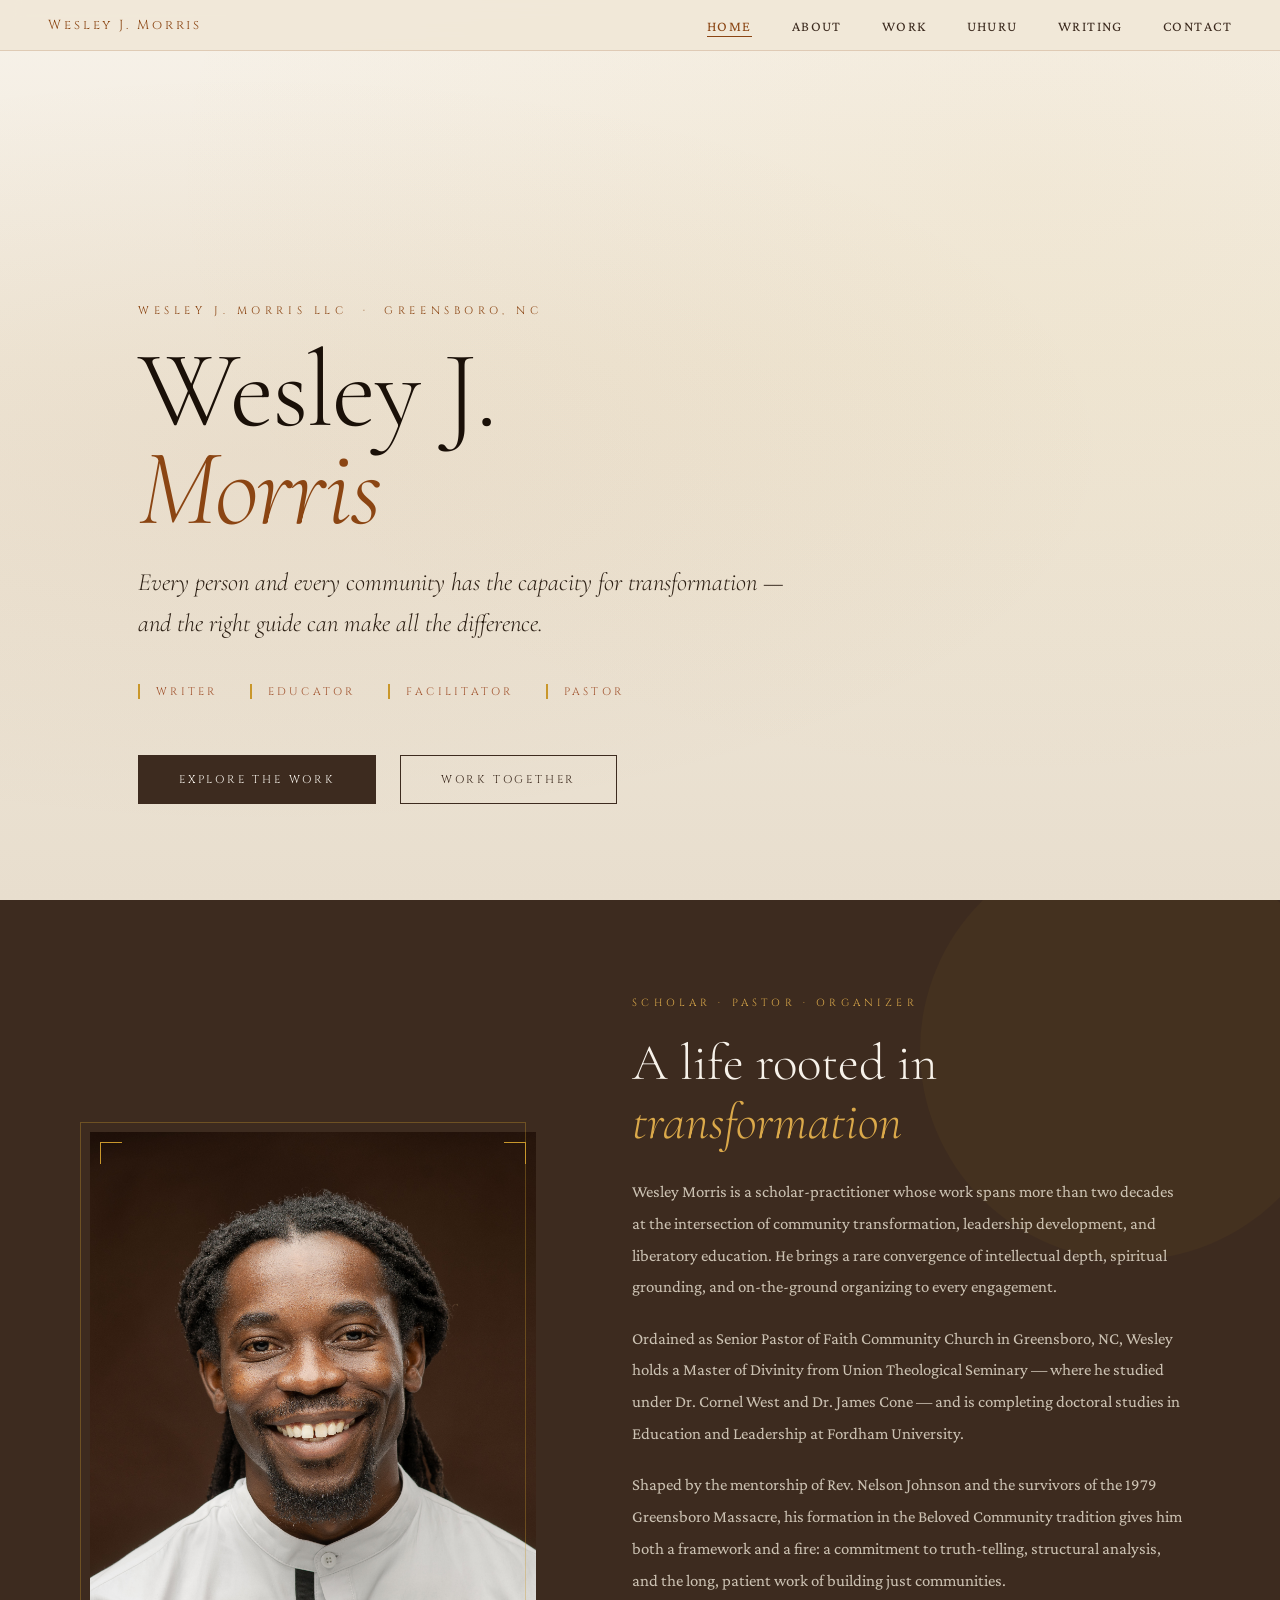
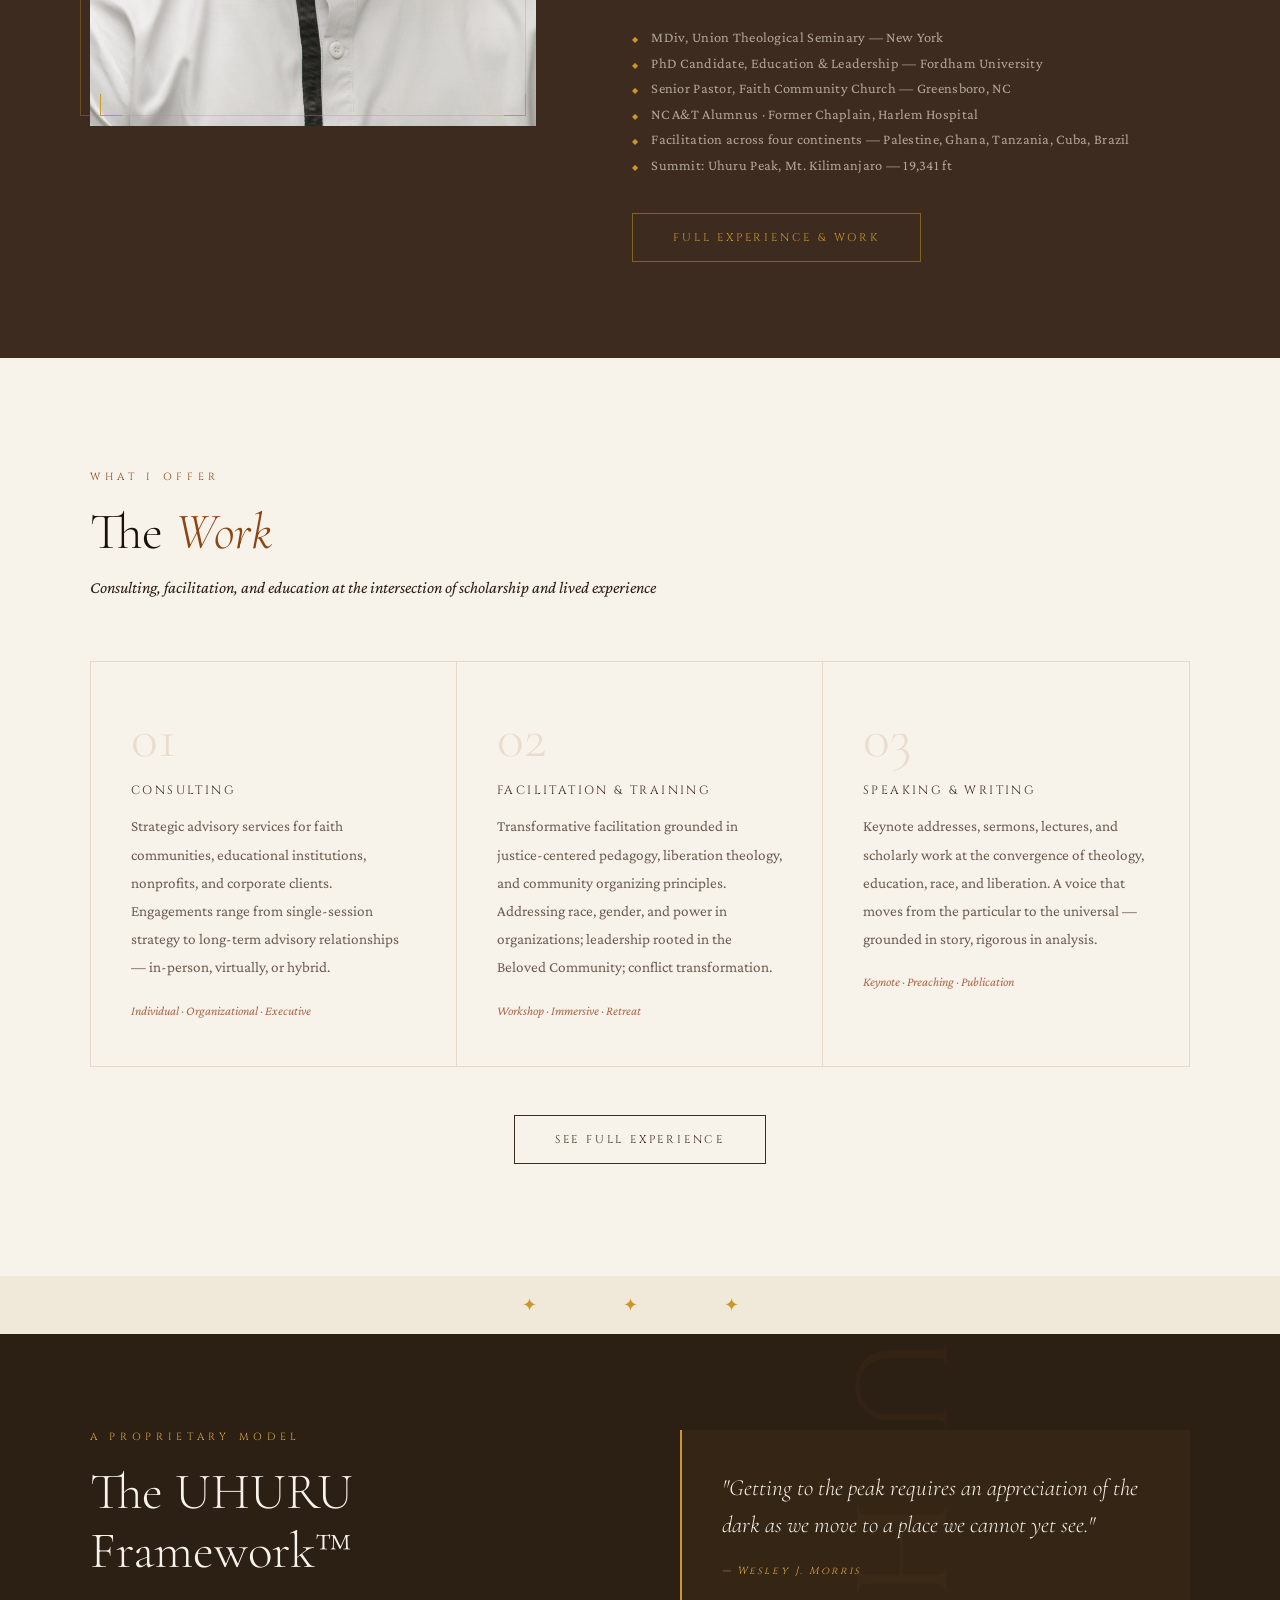
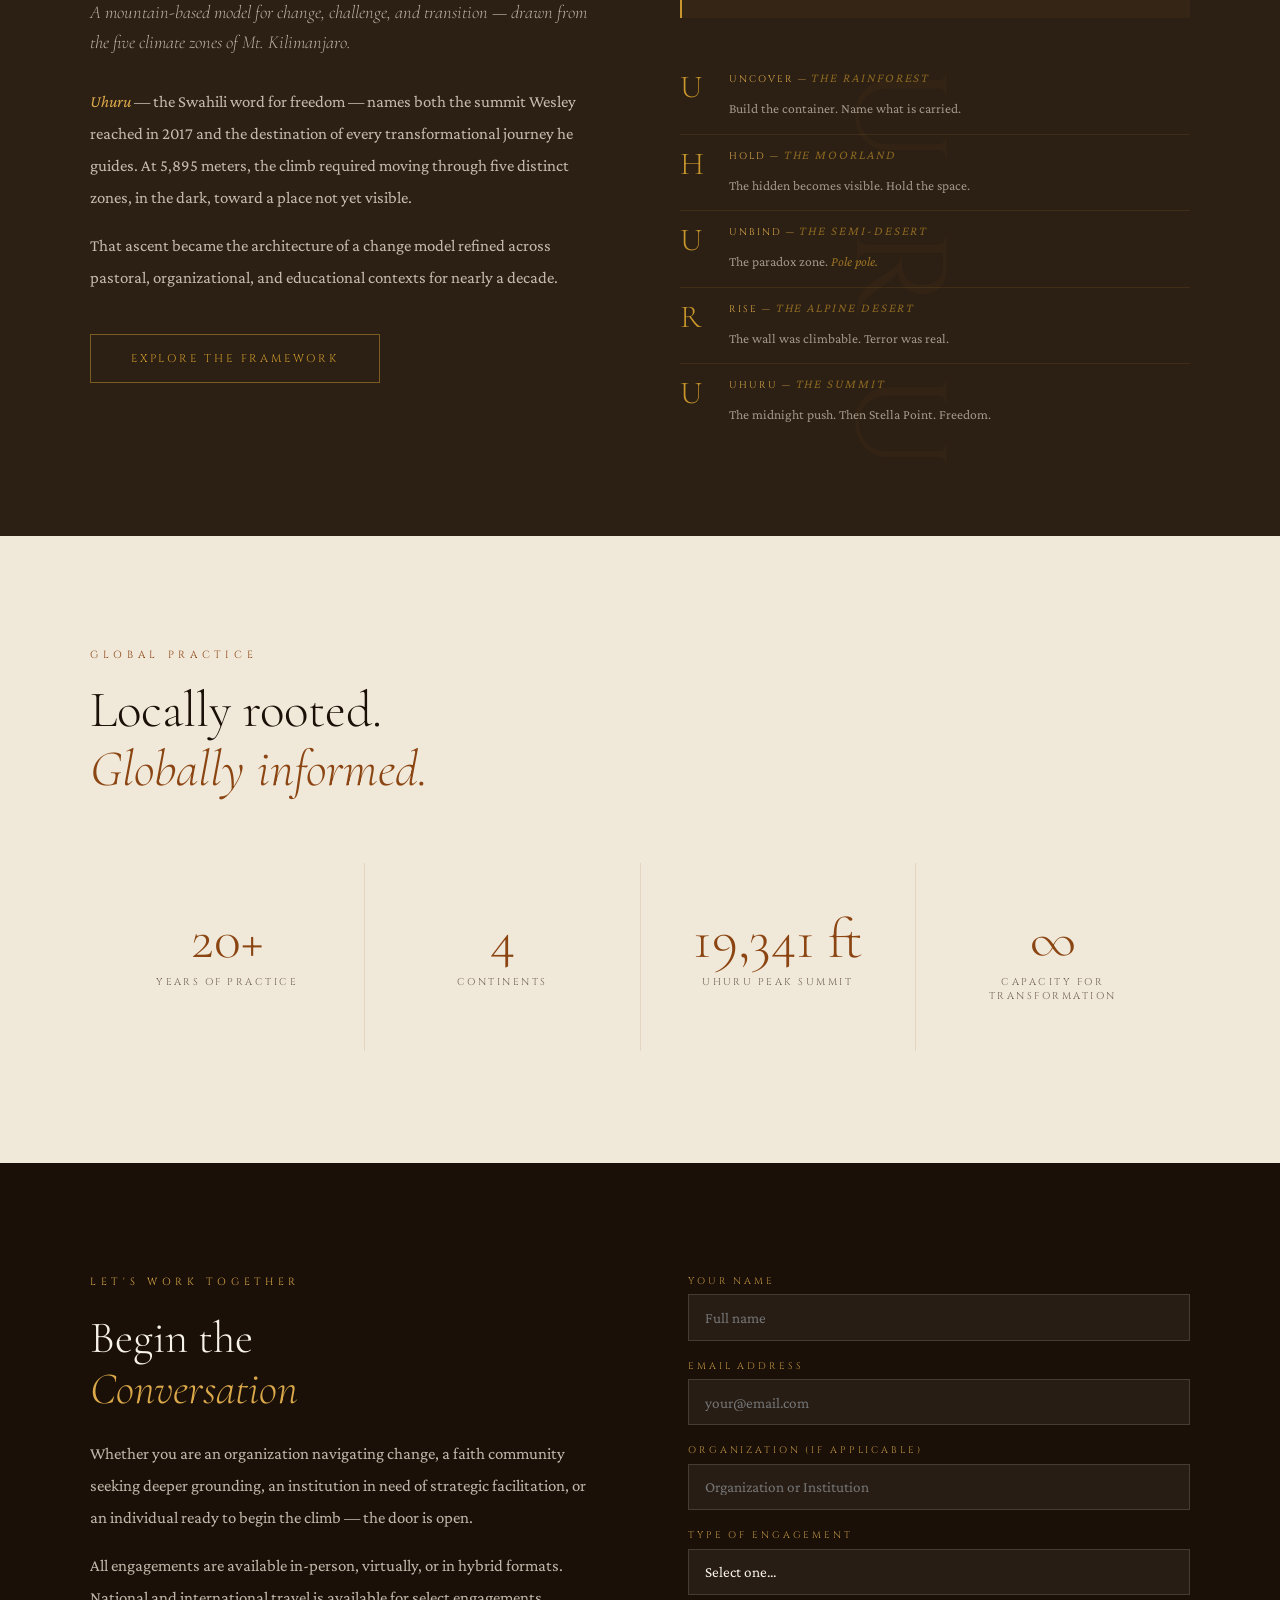
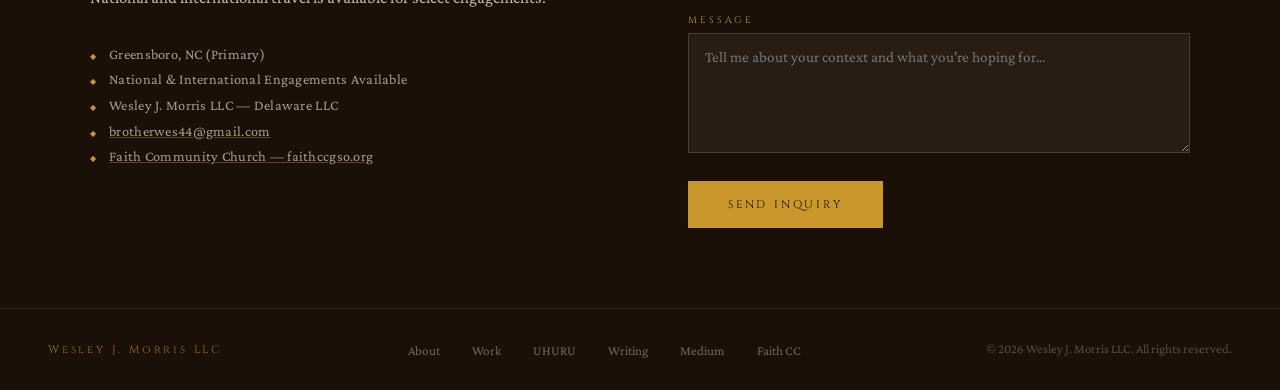
==== commit 041499a1: "Update index.html" ====
--- a/index.html
+++ b/index.html
@@ -274,6 +274,7 @@
     </button>
     <ul class="nav-links" id="nav-links">
       <li><a href="index.html" class="active">Home</a></li>
+      <li><a href="about.html">About</a></li>
       <li><a href="work.html">Work</a></li>
       <li><a href="framework.html">UHURU</a></li>
       <li><a href="blog.html">Writing</a></li>
@@ -284,8 +285,6 @@
   <!-- ══ HERO ══ -->
   <section class="hero">
     <div class="hero-texture"></div>
-    <!-- Decorative background photo (subtle) -->
-    <img src="photos/wjm-headshot.jpg" alt="" class="hero-photo-bg" aria-hidden="true" />
     <div class="hero-content">
       <p class="hero-eyebrow">Wesley J. Morris LLC &nbsp;·&nbsp; Greensboro, NC</p>
       <h1 class="hero-name">
@@ -544,6 +543,7 @@
   <footer class="site-footer">
     <span class="footer-brand">Wesley J. Morris LLC</span>
     <ul class="footer-links">
+      <li><a href="about.html">About</a></li>
       <li><a href="work.html">Work</a></li>
       <li><a href="framework.html">UHURU</a></li>
       <li><a href="blog.html">Writing</a></li>
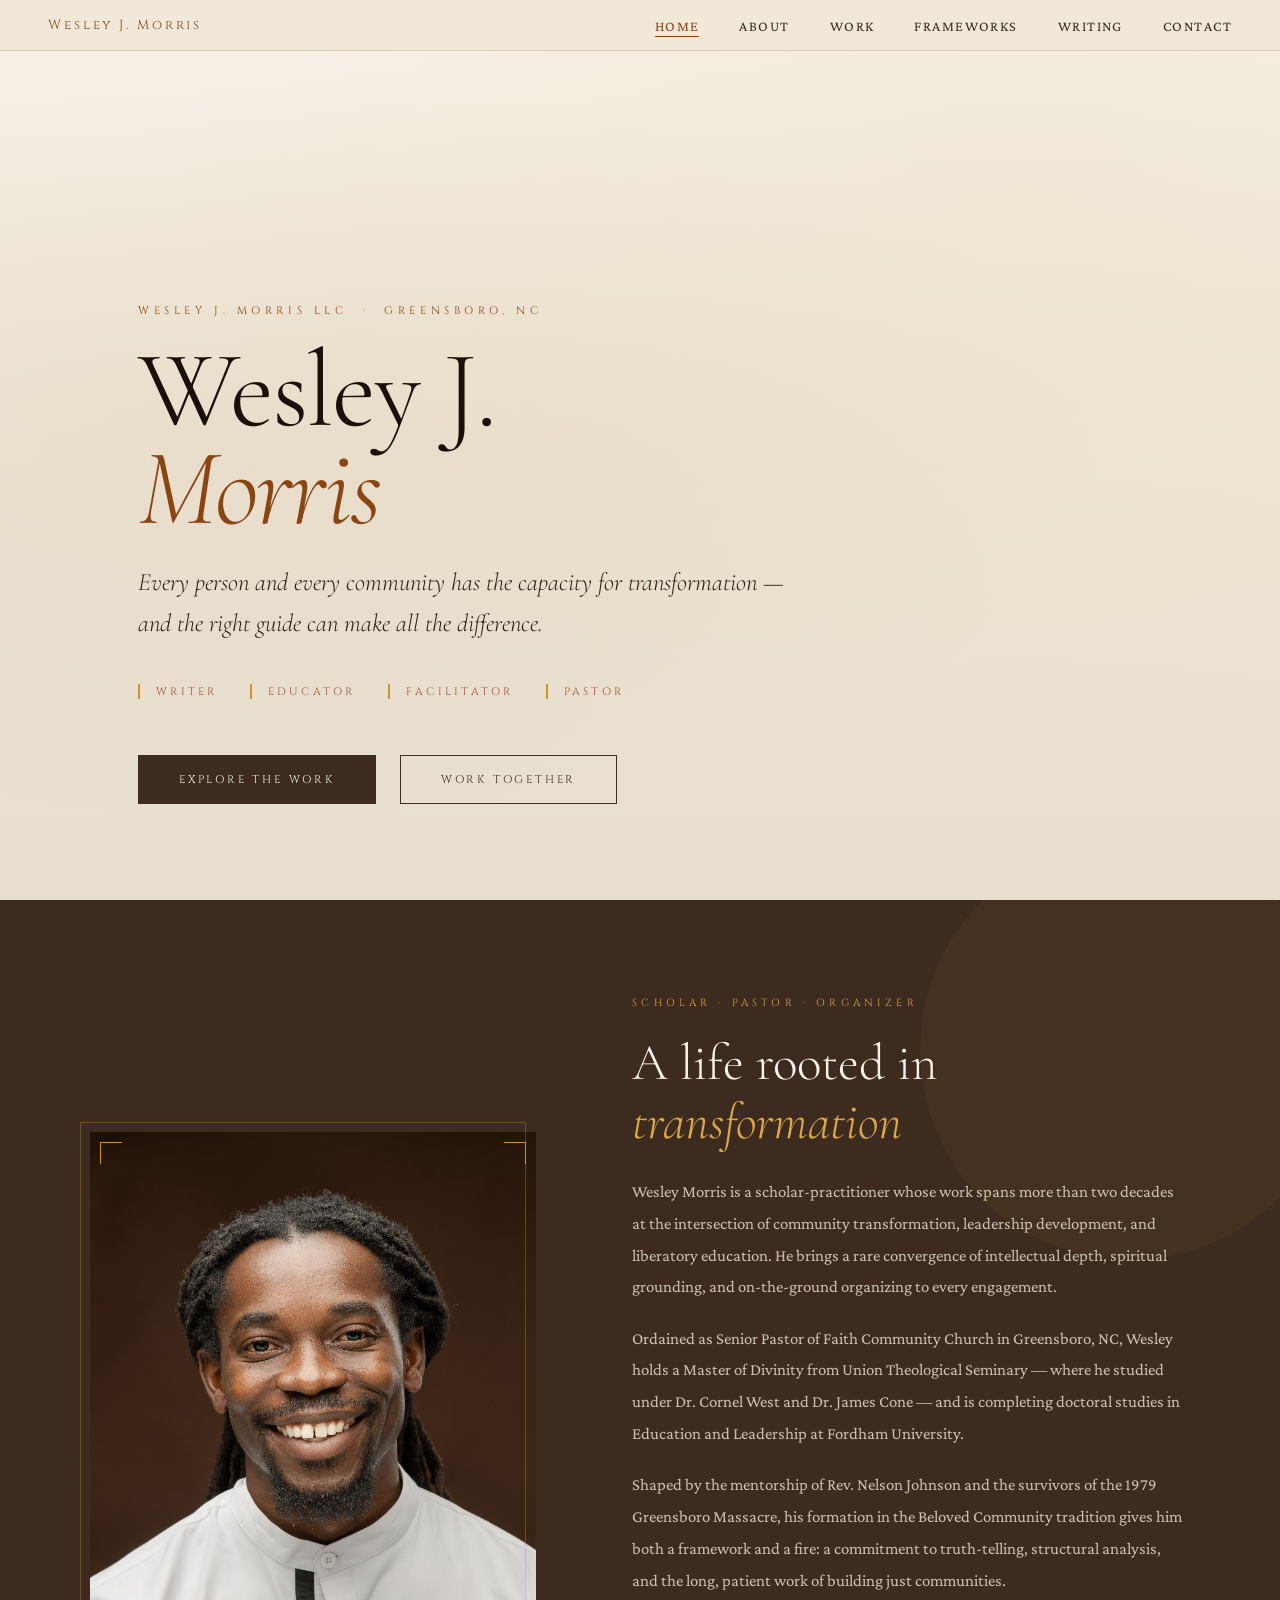
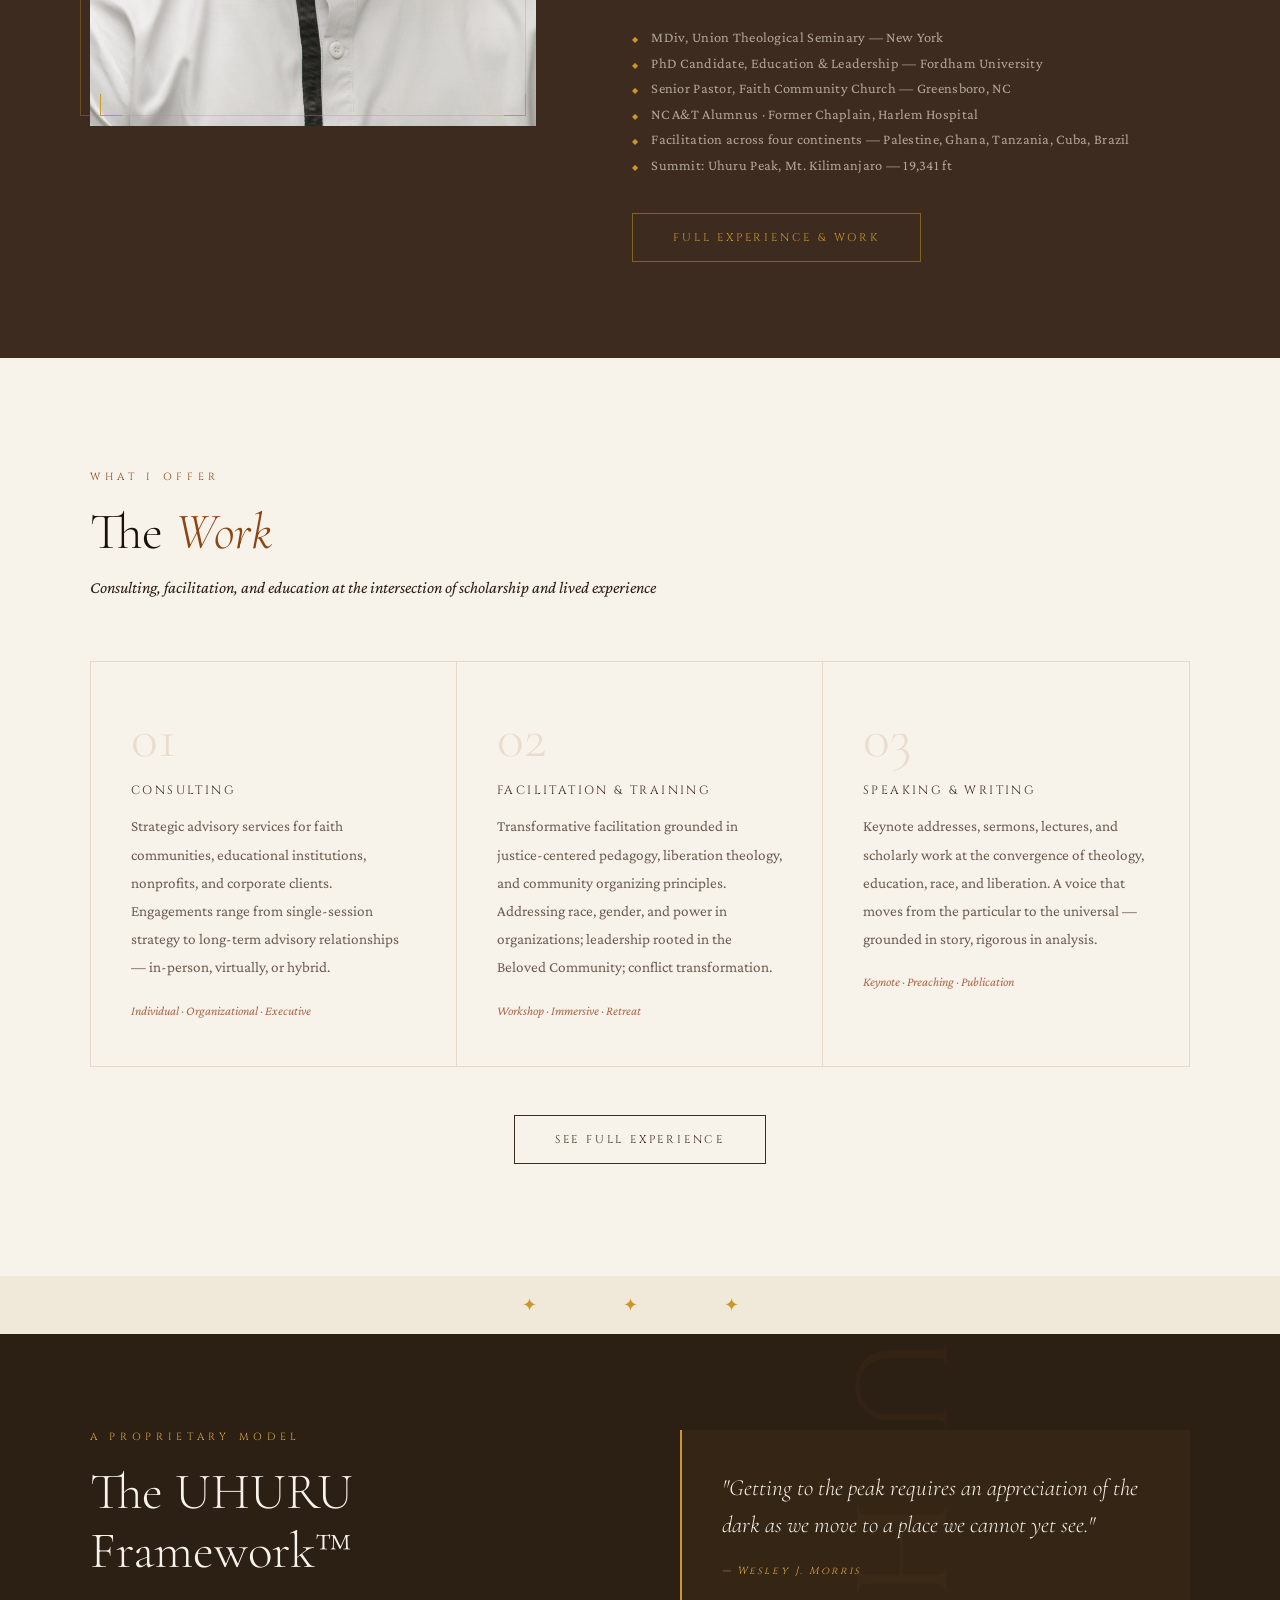
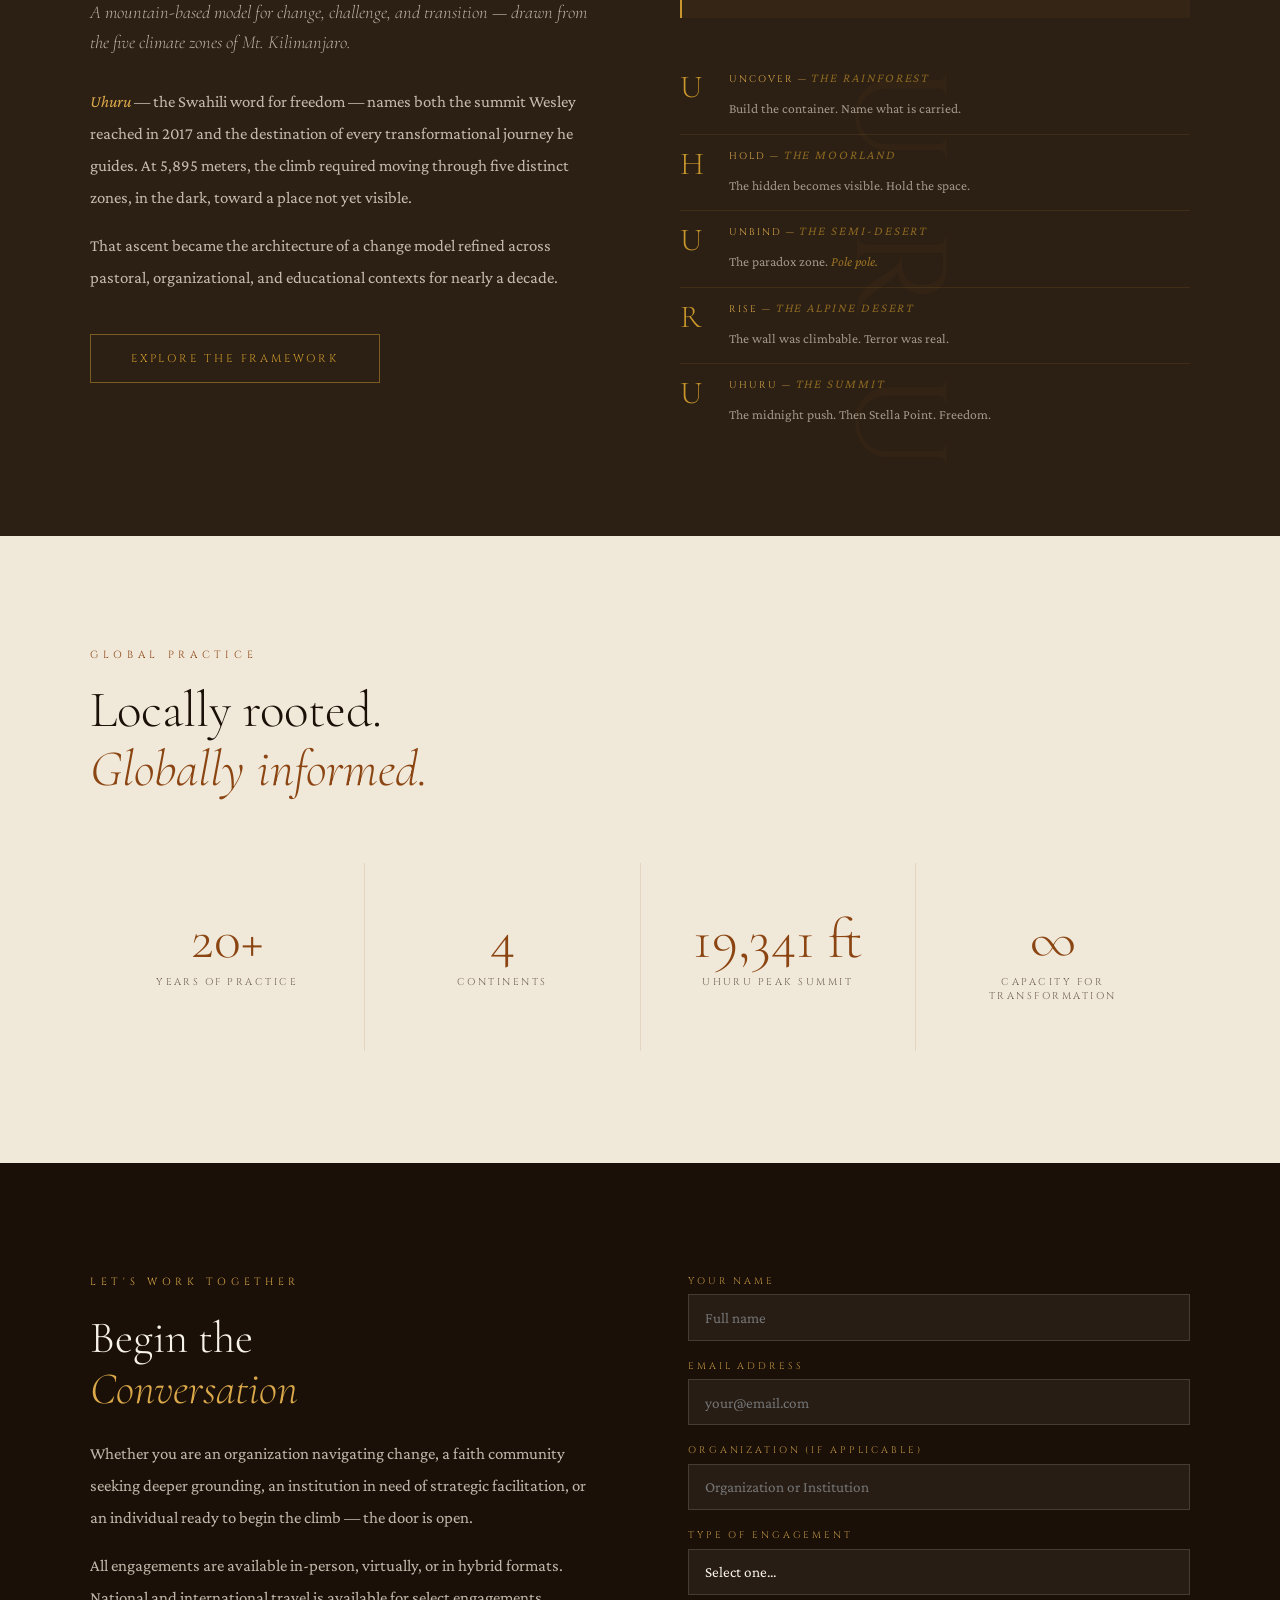
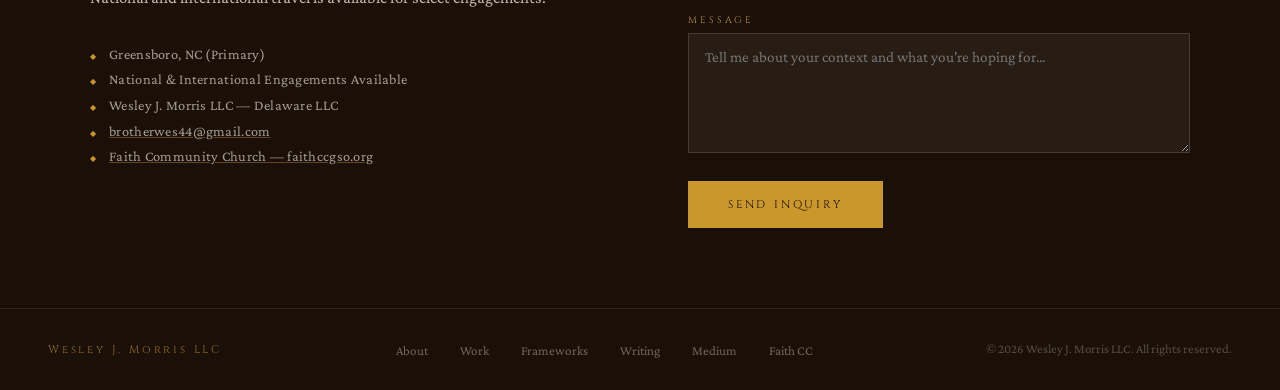
==== commit 9d2742c9: "Update index.html" ====
--- a/index.html
+++ b/index.html
@@ -276,7 +276,7 @@
       <li><a href="index.html" class="active">Home</a></li>
       <li><a href="about.html">About</a></li>
       <li><a href="work.html">Work</a></li>
-      <li><a href="framework.html">UHURU</a></li>
+      <li><a href="framework.html">Frameworks</a></li>
       <li><a href="blog.html">Writing</a></li>
       <li><a href="index.html#contact">Contact</a></li>
     </ul>
@@ -545,7 +545,7 @@
     <ul class="footer-links">
       <li><a href="about.html">About</a></li>
       <li><a href="work.html">Work</a></li>
-      <li><a href="framework.html">UHURU</a></li>
+      <li><a href="framework.html">Frameworks</a></li>
       <li><a href="blog.html">Writing</a></li>
       <li><a href="https://medium.com/@Brother_Wes" target="_blank" rel="noopener">Medium</a></li>
       <li><a href="https://faithccgso.org" target="_blank" rel="noopener">Faith CC</a></li>
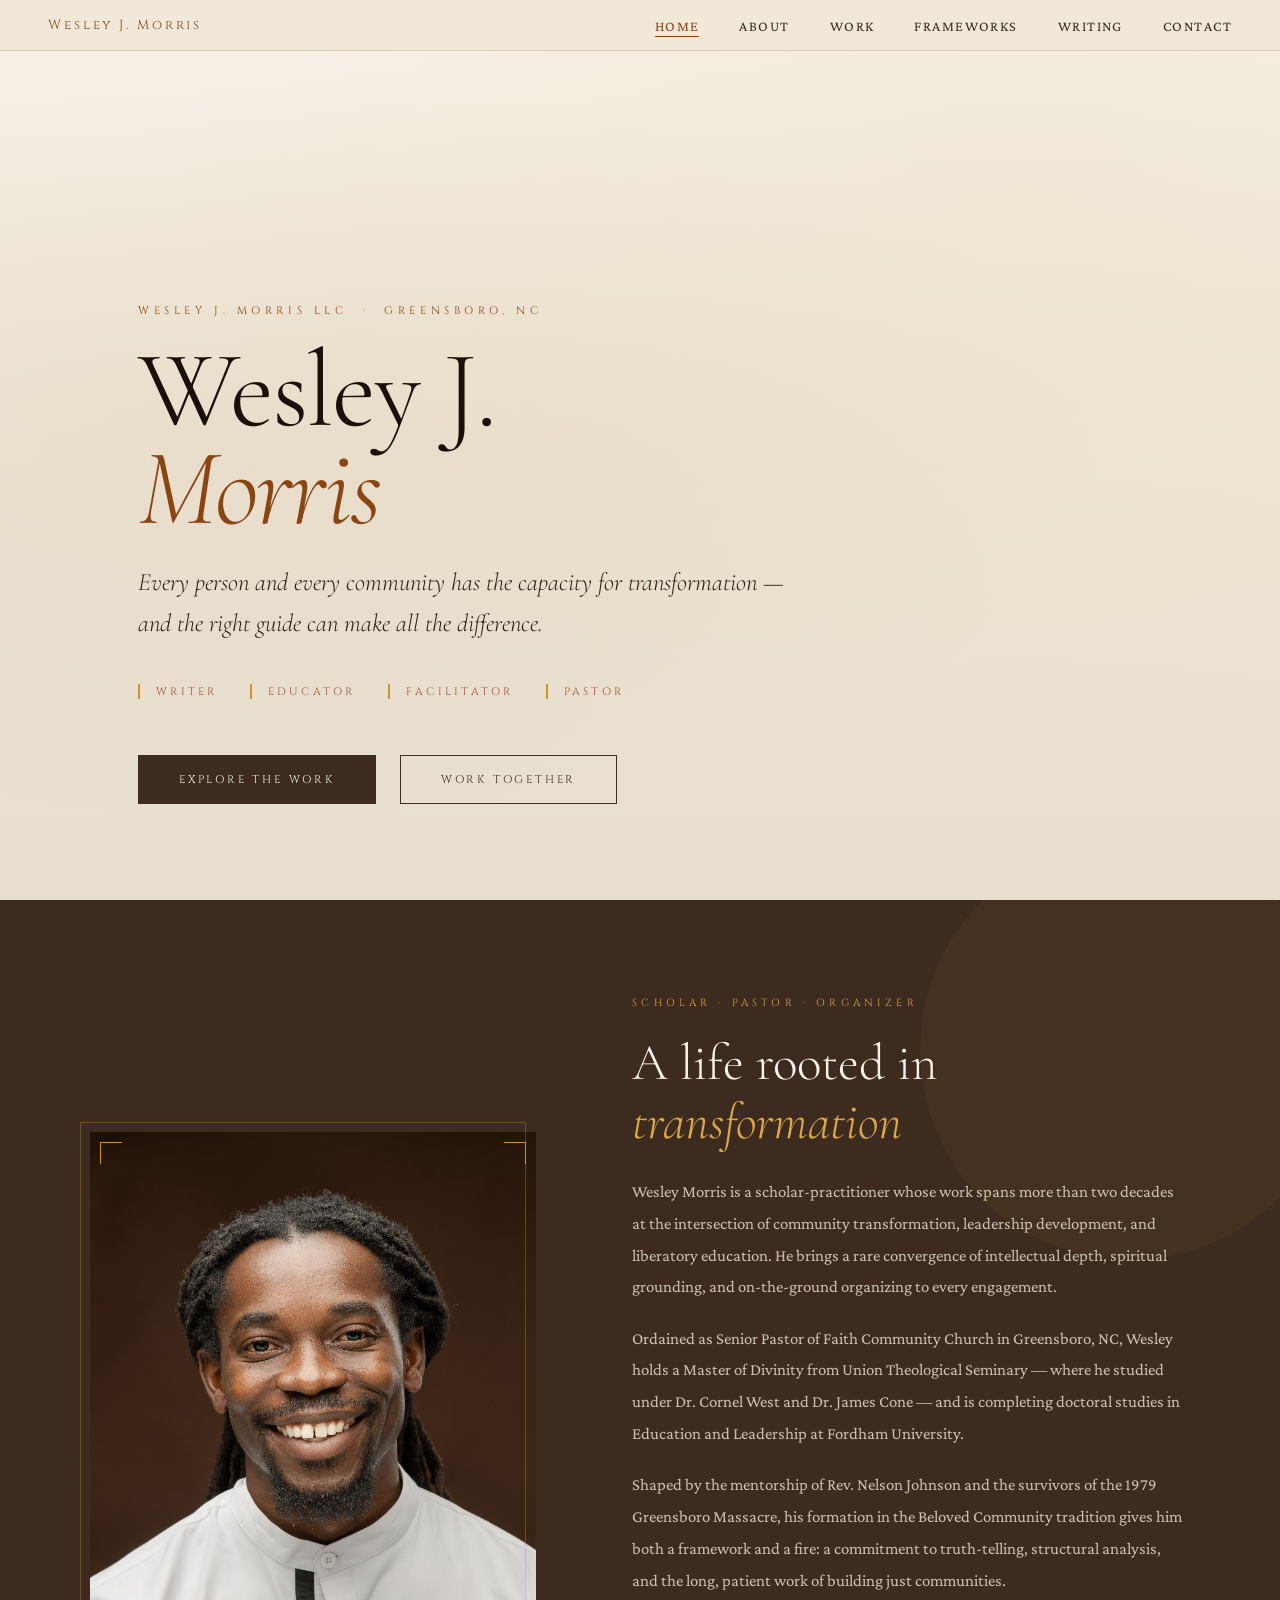
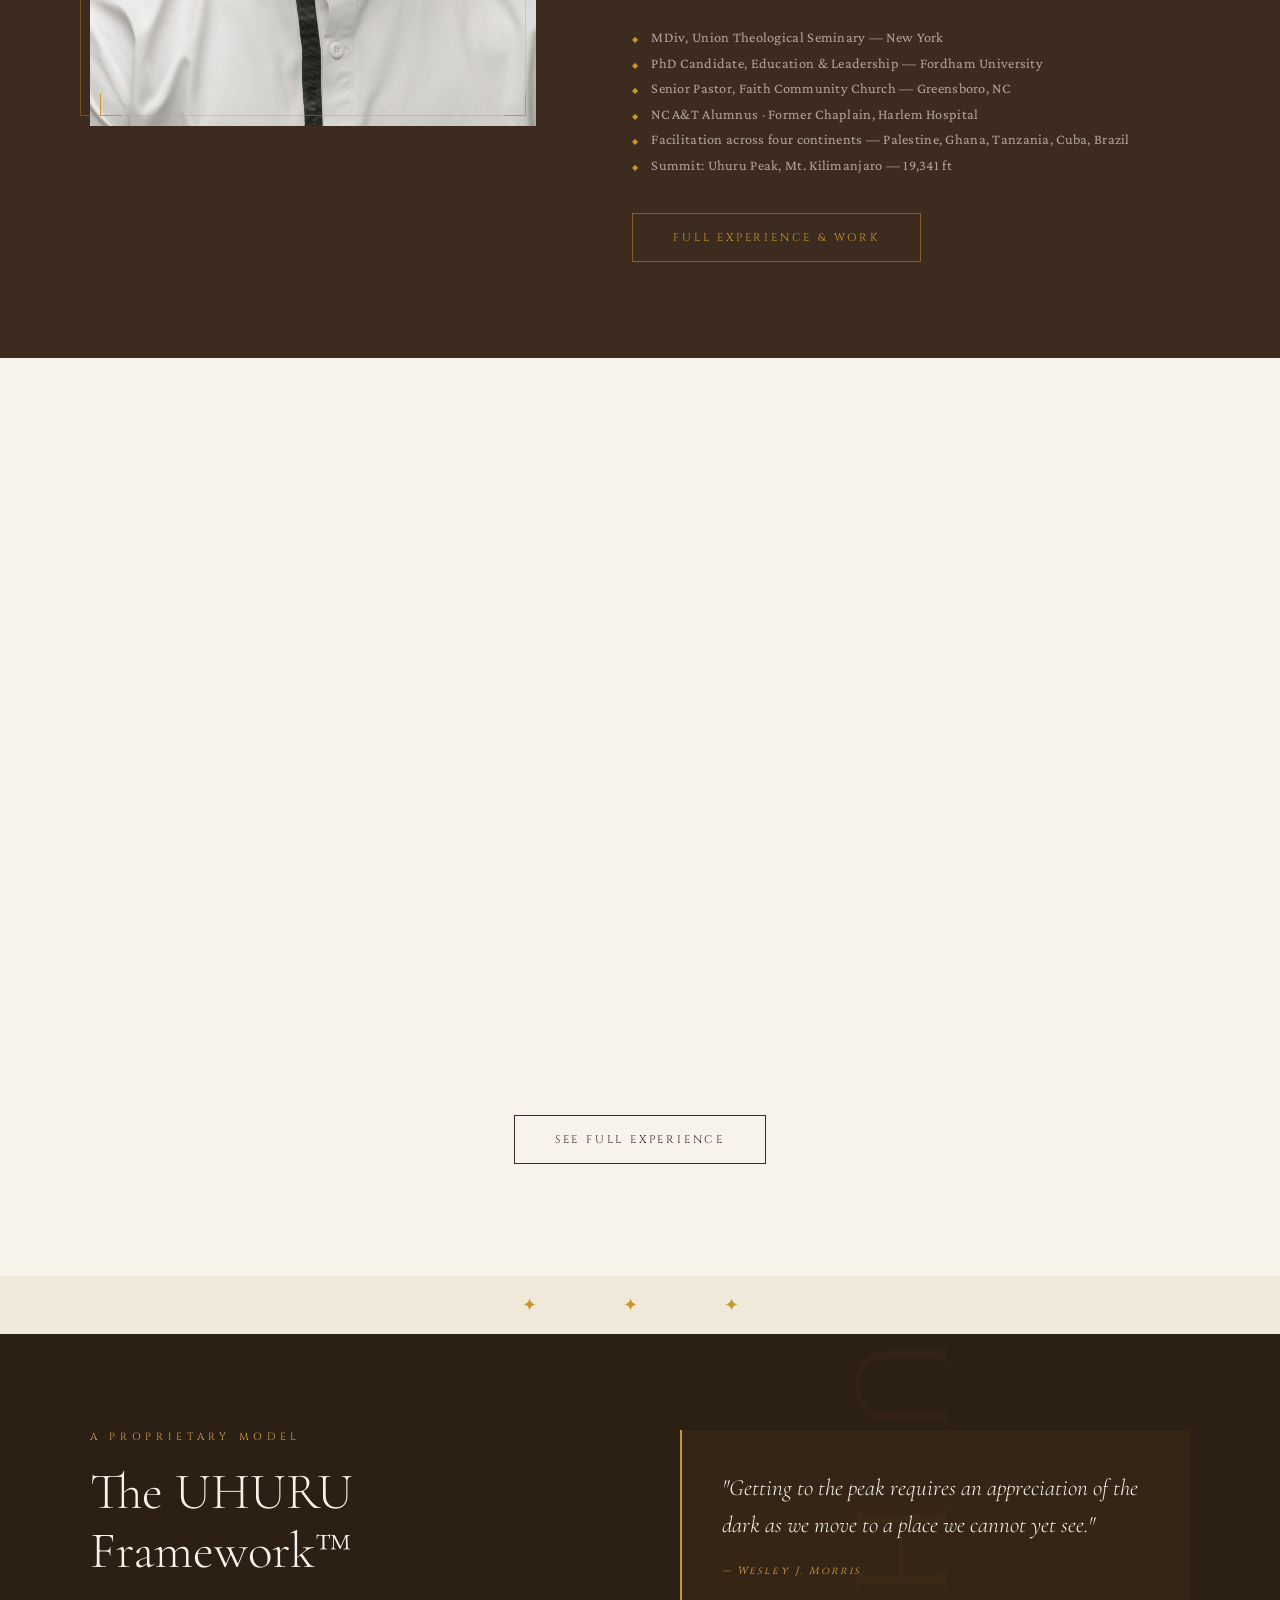
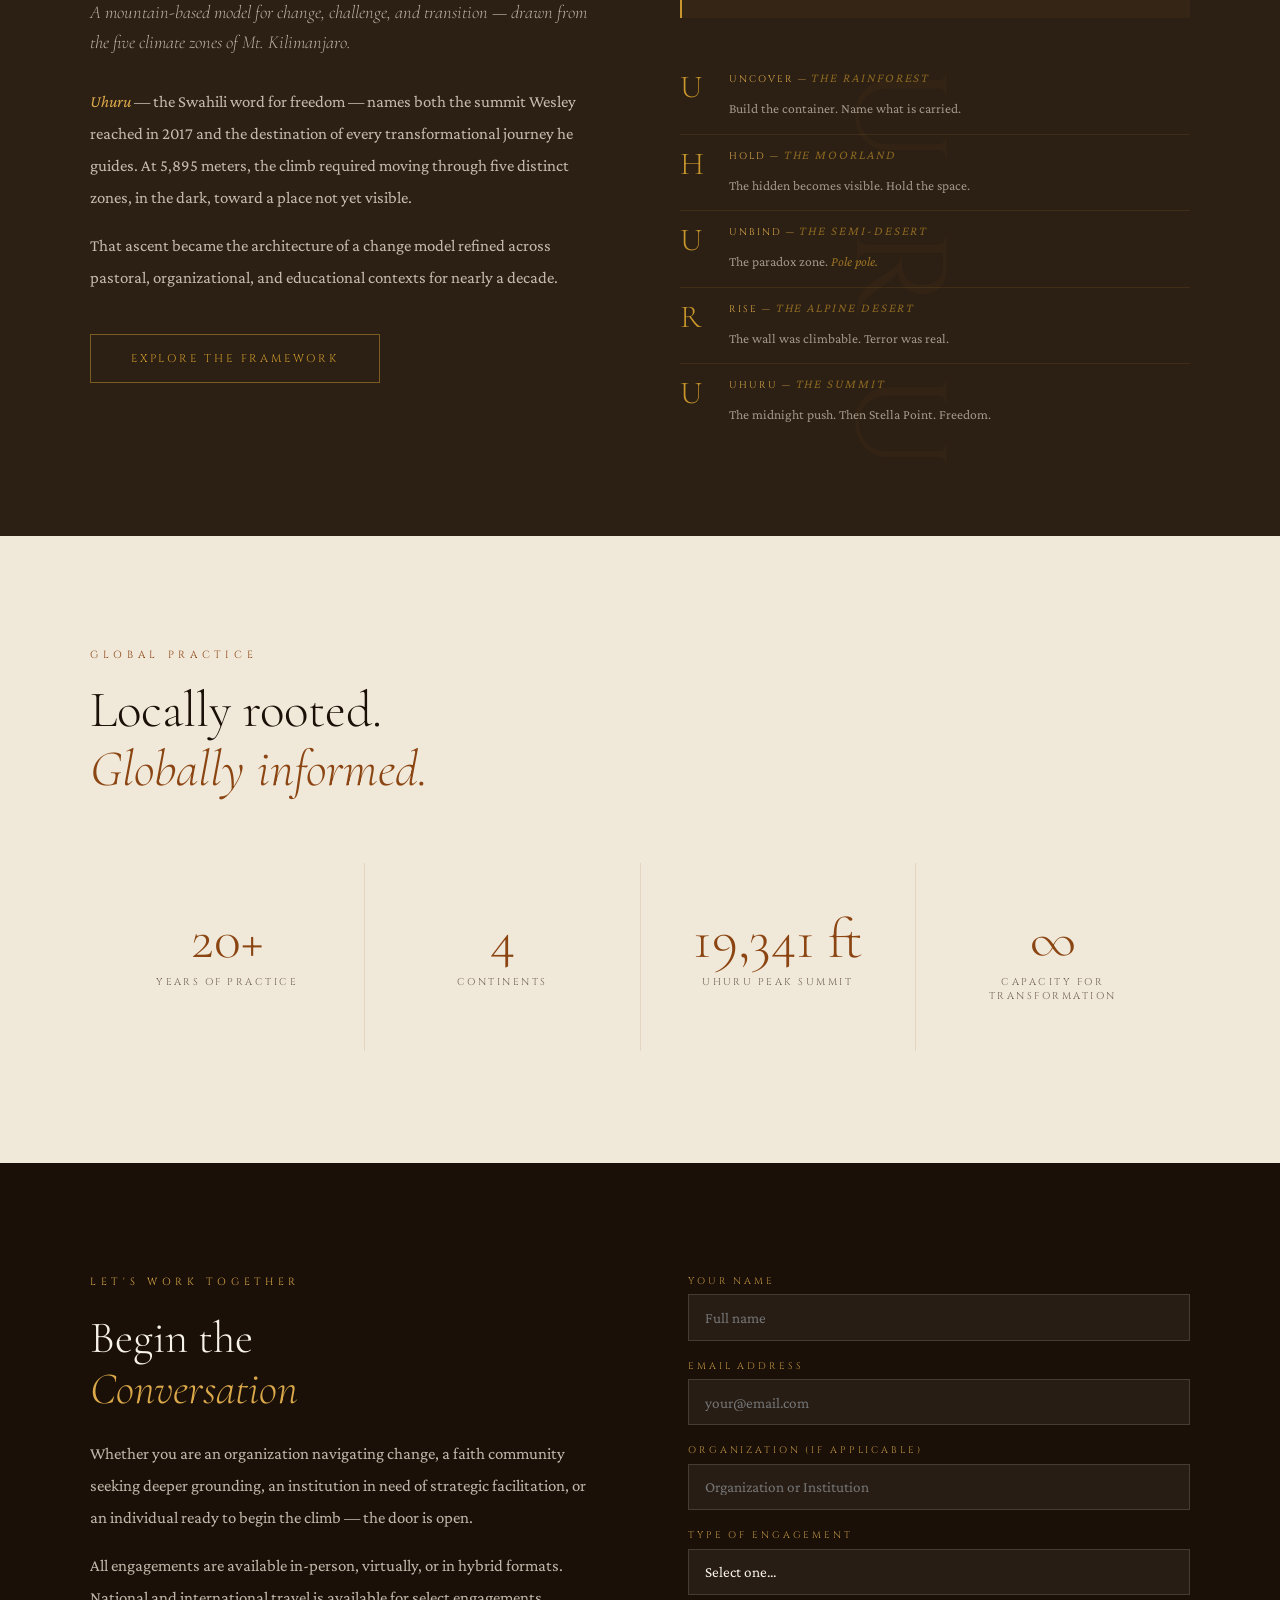
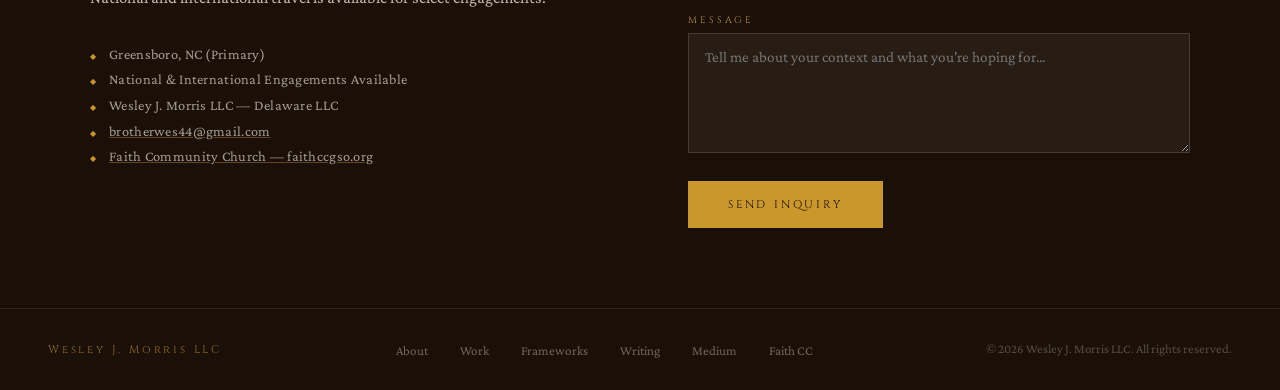
==== commit 03f17b8b: "Update index.html" ====
--- a/index.html
+++ b/index.html
@@ -497,7 +497,7 @@
       </div>
       <div class="reveal">
         <!-- Netlify form — add netlify attribute for form detection -->
-        <form name="contact" method="POST" data-netlify="true" data-netlify-honeypot="bot-field" class="contact-form" id="contact-form">
+        <form name="contact" method="POST" action="/index.html?submitted=true" data-netlify="true" data-netlify-honeypot="bot-field" class="contact-form" id="contact-form">
           <input type="hidden" name="form-name" value="contact" />
           <p class="form-group" style="display:none;">
             <label>Don't fill this out: <input name="bot-field" /></label>
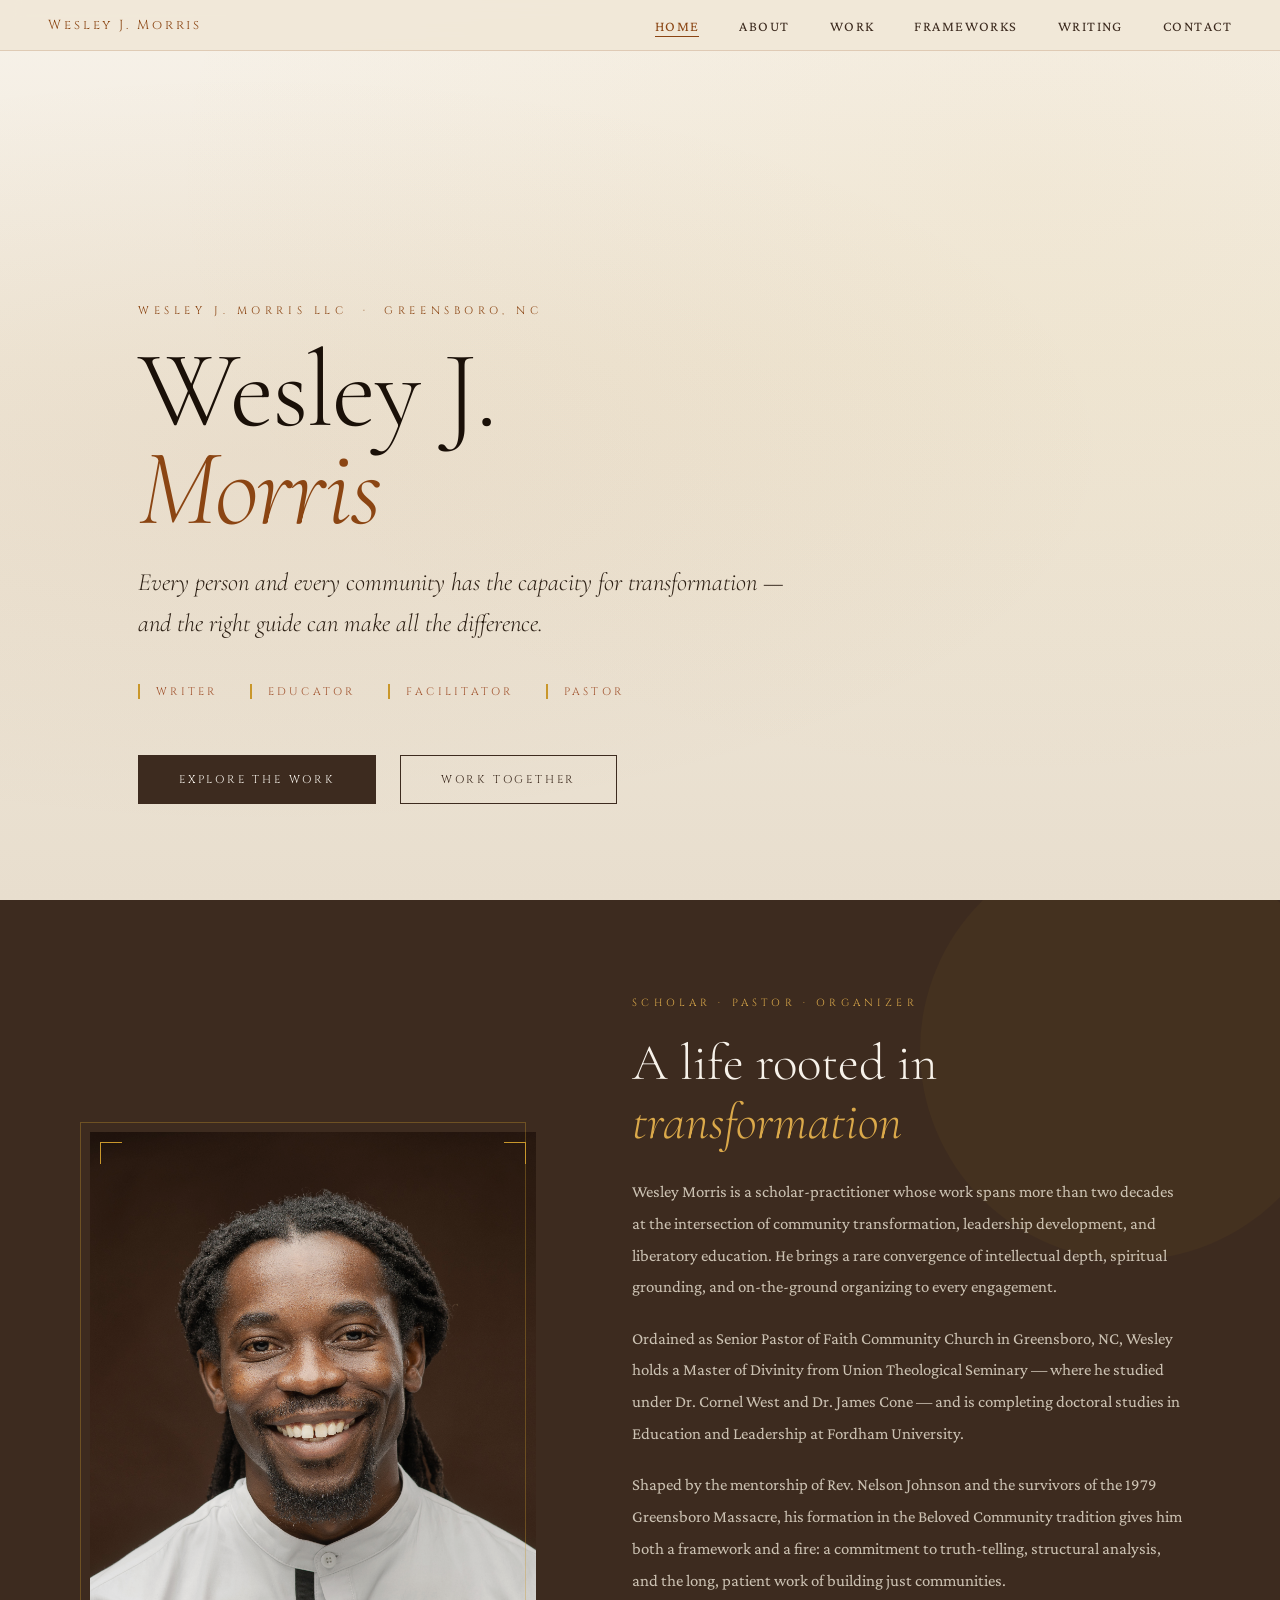
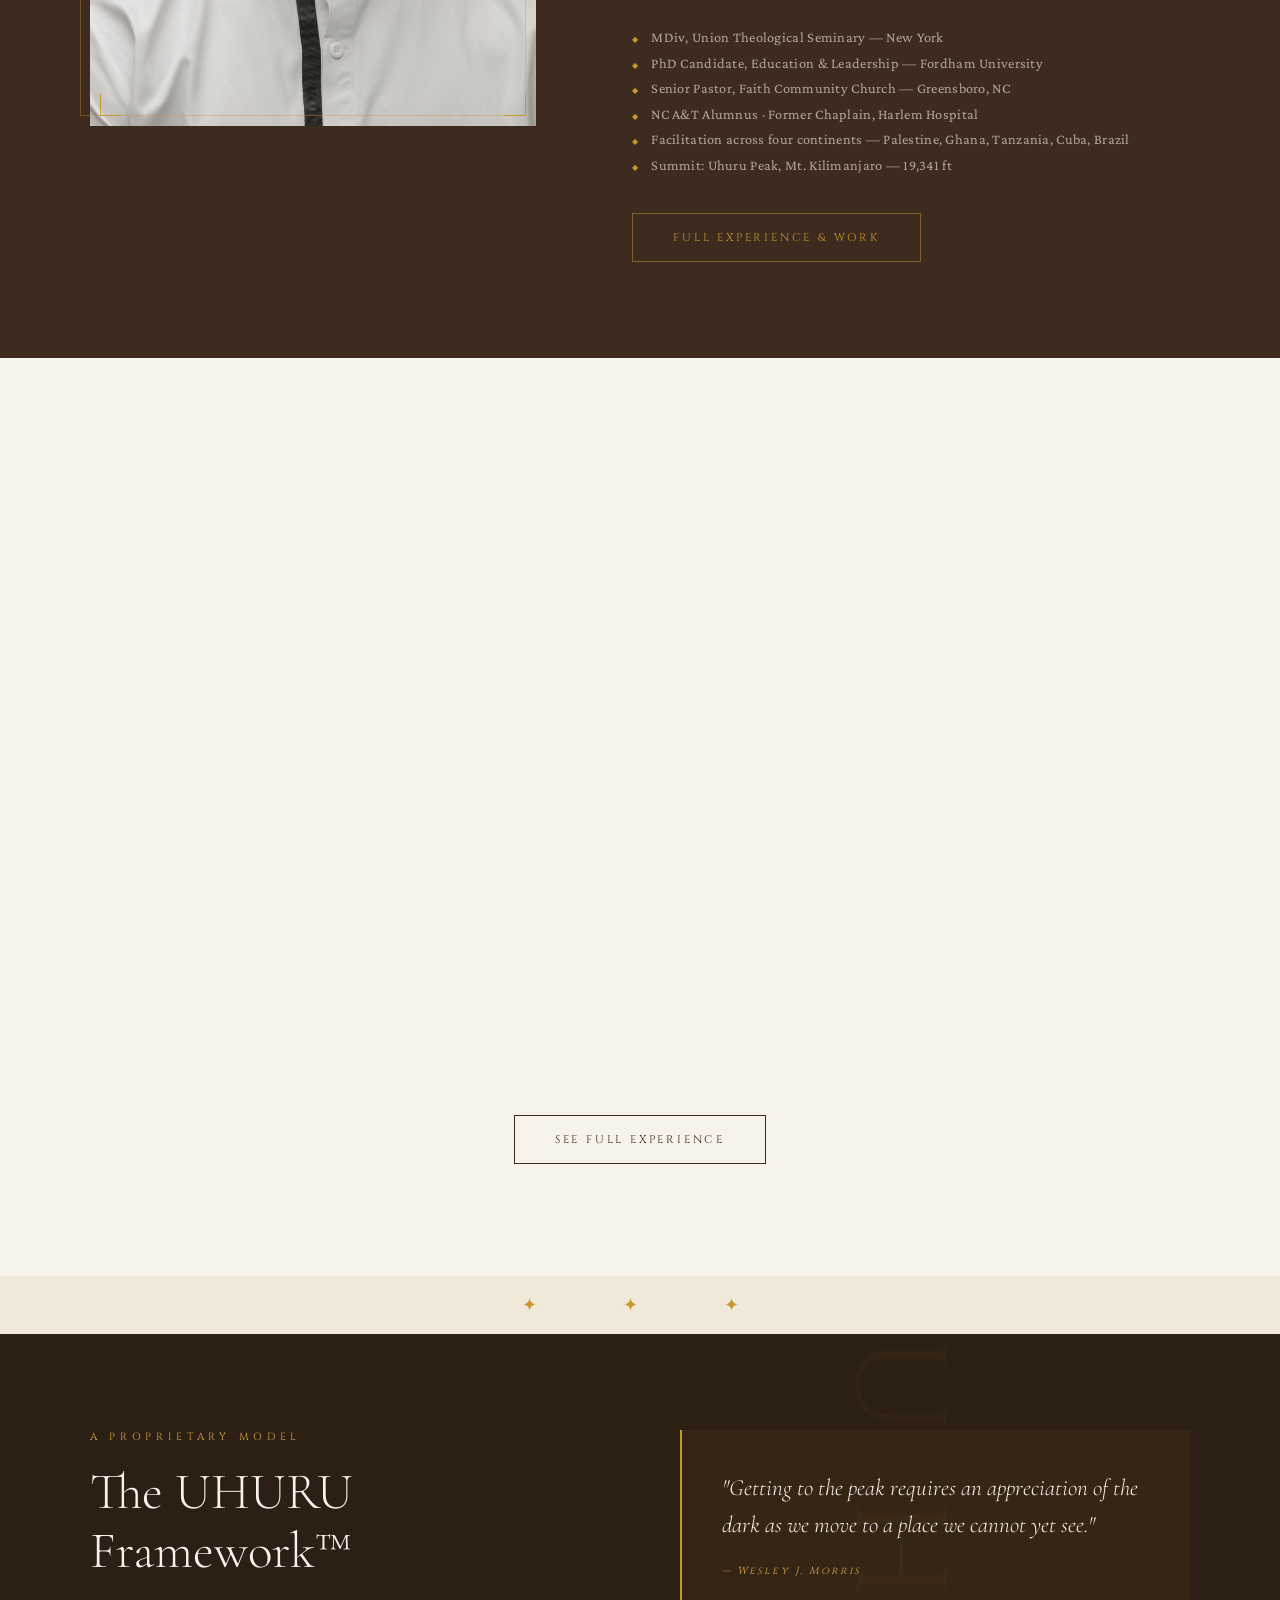
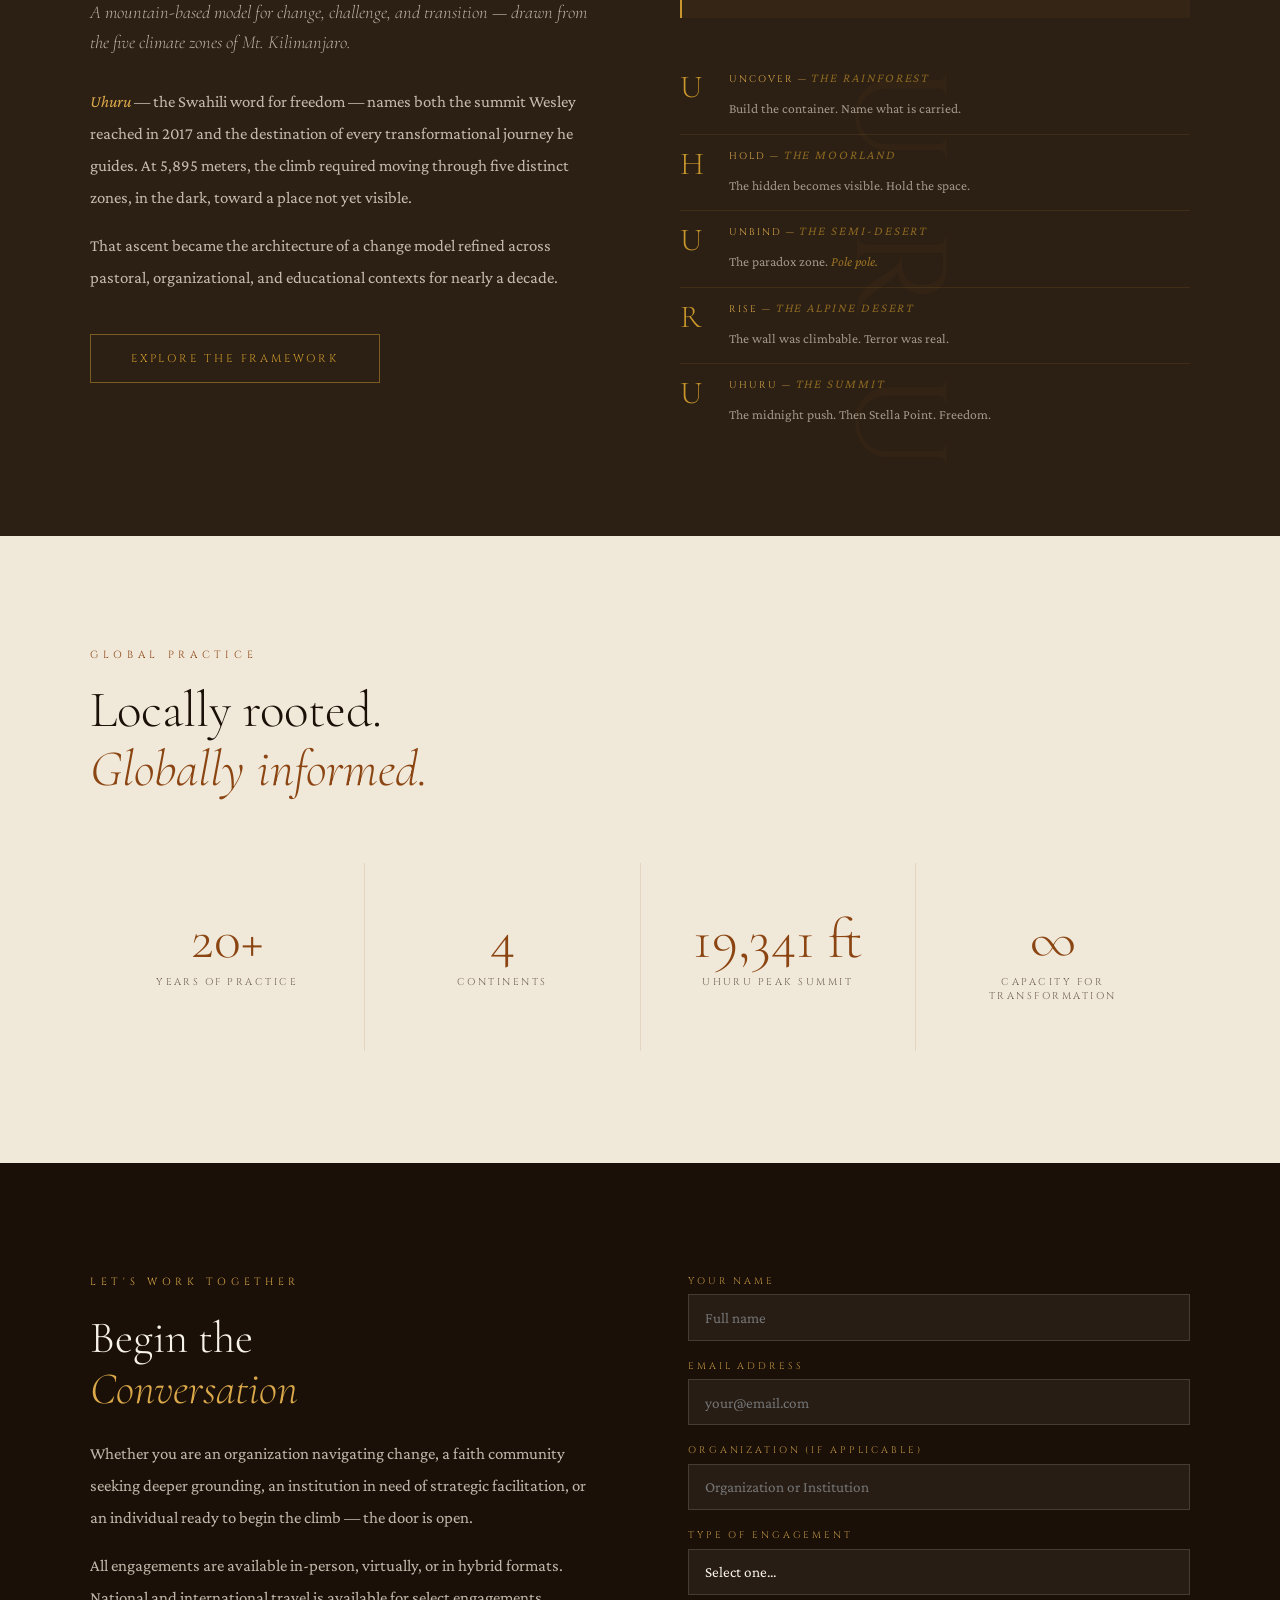
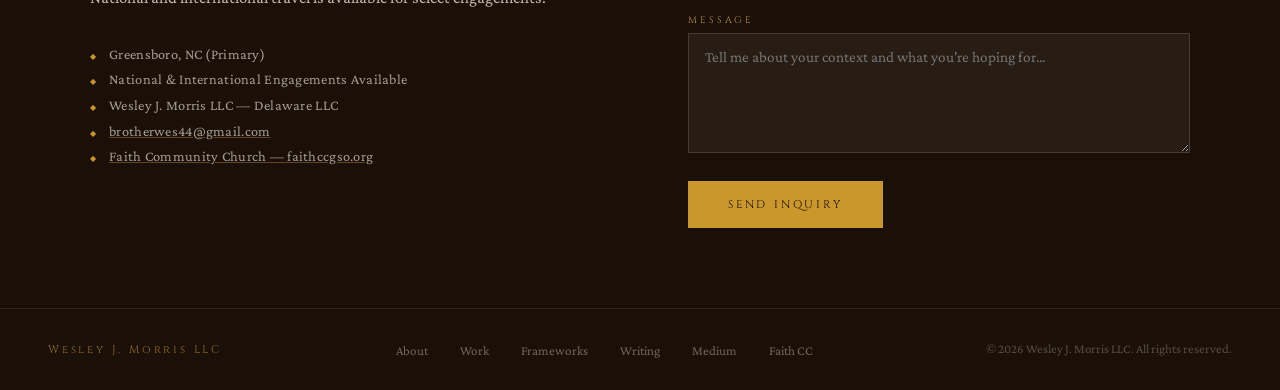
==== commit 108306fe: "Update index.html" ====
--- a/index.html
+++ b/index.html
@@ -145,6 +145,7 @@
       object-fit: cover;
       object-position: top;
       display: block;
+      filter: brightness(0.97) contrast(0.97) saturate(0.95);
     }
     .photo-frame-accent {
       position: absolute;
